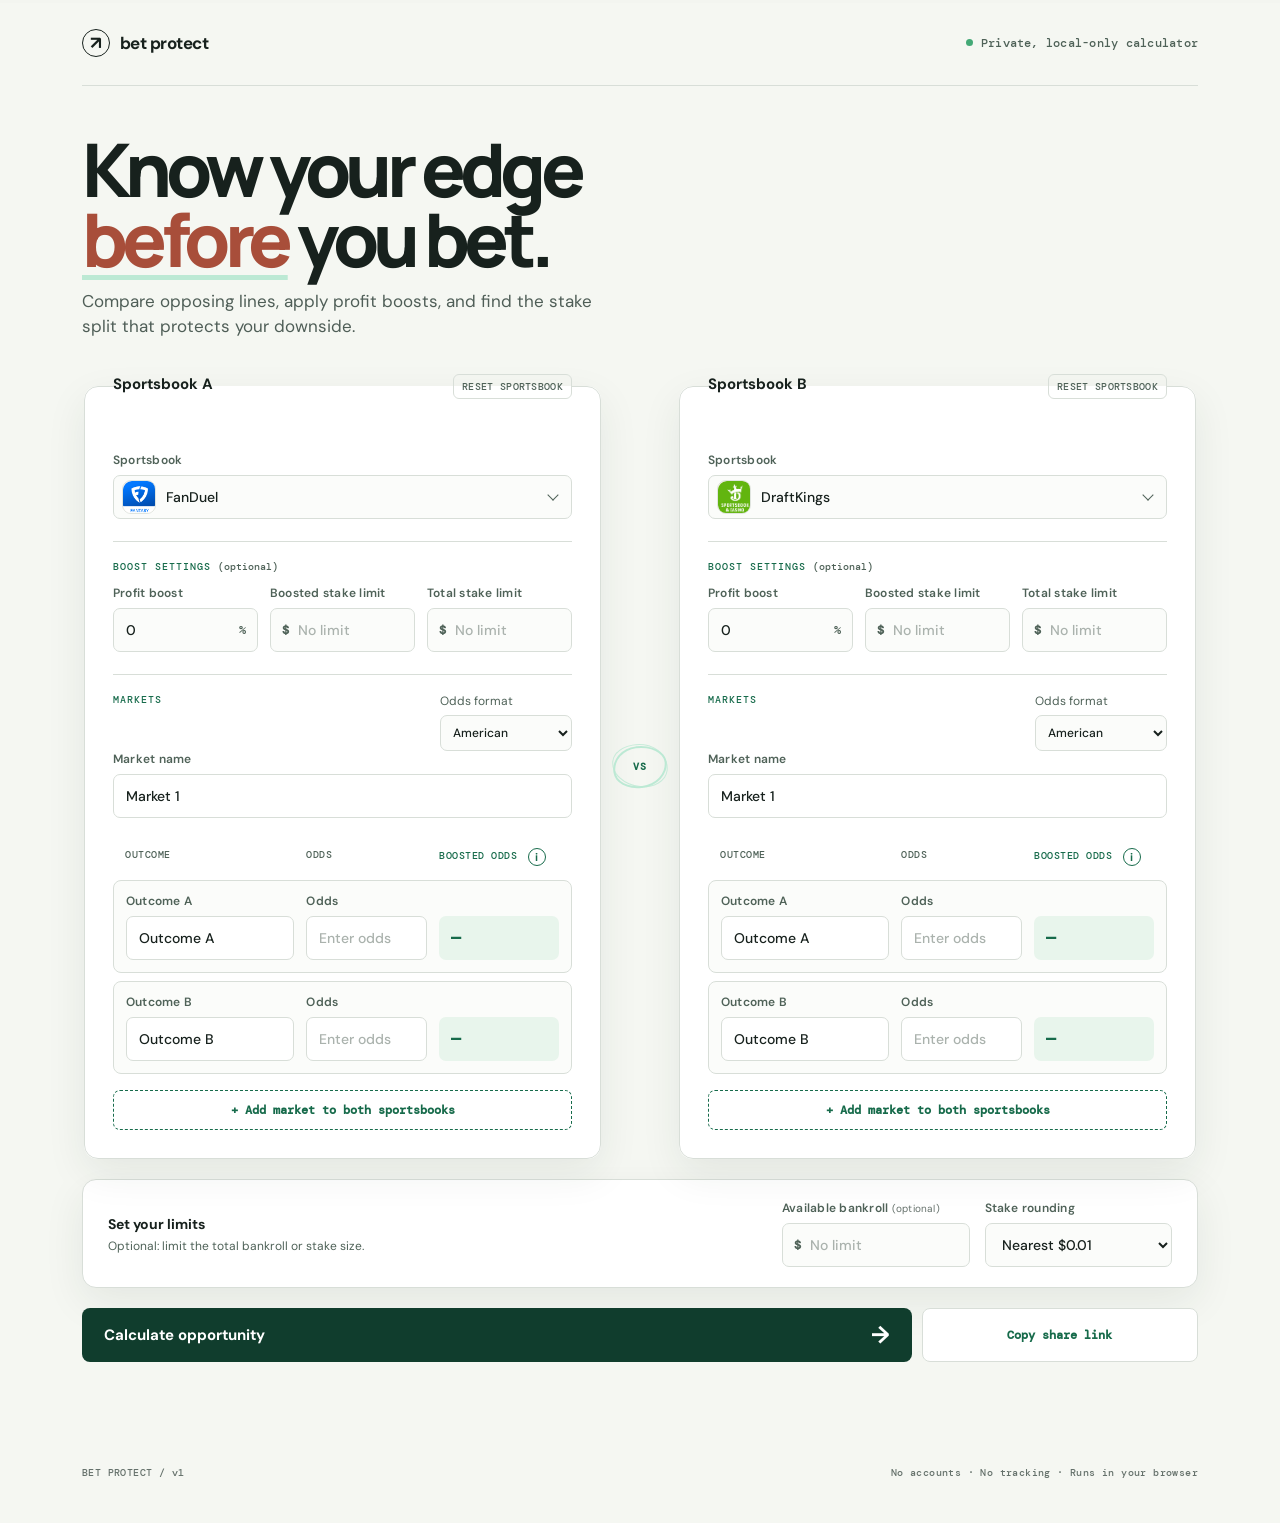
==== index.html @ 322da374 "added animations" ====
<!doctype html>
<html lang="en">
  <head>
    <meta charset="UTF-8" />
    <meta name="viewport" content="width=device-width, initial-scale=1" />
    <meta name="description" content="Calculate two-sided sportsbook arbitrage opportunities with profit boosts, limits, and settlement checks." />
    <title>Bet Protect — Arbitrage calculator</title>
    <link rel="icon" href="assets/favicon.svg" type="image/svg+xml" />
    <link rel="stylesheet" href="styles.css" />
  </head>
  <body>
    <main class="shell">
      <header class="topbar">
        <a class="brand" href="."><span class="brand-mark" aria-hidden="true">↗</span><span>bet protect</span></a>
        <span class="status"><span class="status-dot"></span>Private, local-only calculator</span>
      </header>

      <section class="intro" aria-labelledby="page-title">
        <div>
          <h1 id="page-title">Know your edge<br /><em>before</em> you bet.</h1>
          <p class="lede">Compare opposing lines, apply profit boosts, and find the stake split that protects your downside.</p>
        </div>
      </section>

      <form id="calculator-form" novalidate>
        <section class="market-grid" aria-label="Bet inputs">
          <fieldset class="bet-panel panel-a">
            <legend><span id="book-title-a">Sportsbook A</span><button type="button" class="reset-book" data-reset-side="a">Reset sportsbook</button></legend>
            <label class="field full"><span>Sportsbook</span><div class="book-picker" data-book-picker="a"><select id="book-a" name="book-a" class="book-native-select"><option value="FanDuel">FanDuel</option><option value="DraftKings">DraftKings</option><option value="BetMGM">BetMGM</option><option value="Caesars Sportsbook">Caesars Sportsbook</option><option value="bet365">bet365</option><option value="ESPN BET">ESPN BET</option><option value="PrizePicks">PrizePicks</option><option value="Underdog">Underdog</option><option value="Kalshi">Kalshi</option><option value="Polymarket">Polymarket</option><option value="Other sportsbook">Other sportsbook</option></select><button type="button" class="book-trigger" id="book-trigger-a" aria-haspopup="listbox" aria-expanded="false"><span id="logo-a" class="book-logo logo-generic" aria-hidden="true">A</span><span id="book-label-a">FanDuel</span><span class="book-chevron" aria-hidden="true">⌄</span></button><div class="book-menu" id="book-menu-a" role="listbox" aria-label="Choose first sportsbook"></div></div></label>
            <div class="book-settings"><span class="subsection-label">Boost settings <small>(optional)</small></span><div class="settings-row"><label class="field"><span>Profit boost</span><div class="input-suffix"><input id="boost-a" name="boost-a" type="number" value="0" min="0" step="any" /><span>%</span></div></label><label class="field"><span>Boosted stake limit</span><div class="input-prefix"><span>$</span><input id="max-boost-a" name="max-boost-a" type="number" placeholder="No limit" min="0" step="any" /></div></label><label class="field"><span>Total stake limit</span><div class="input-prefix"><span>$</span><input id="max-stake-a" name="max-stake-a" type="number" placeholder="No limit" min="0" step="any" /></div></label></div></div>
            <div class="outcomes-settings market-group" data-market-index="1"><label class="market-name field"><span>Market name</span><input value="Market 1" maxlength="80" placeholder="e.g. Main line" /></label><div class="outcomes-heading"><span class="subsection-label">Markets</span><label class="compact-format"><span>Odds format</span><select id="format-a" name="format-a"><option value="american">American</option><option value="decimal">Decimal</option></select></label></div><div class="outcome-table-head"><span>Outcome</span><span>Odds</span><span>Boosted odds <button type="button" class="info-button outcome-info" data-info-side="a" aria-label="Show boost calculation">i</button></span></div><div class="outcome-row"><label class="field"><span>Outcome A</span><input id="outcome-a" maxlength="80" name="outcome-a" value="Outcome A" /></label><label class="field"><span>Odds</span><input id="odds-a" name="odds-a" type="text" inputmode="text" autocomplete="off" placeholder="Enter odds" /></label><output id="boosted-a-1" class="boosted-value">—</output></div><div class="outcome-row"><label class="field"><span>Outcome B</span><input id="outcome-a-2" maxlength="80" value="Outcome B" /></label><label class="field"><span>Odds</span><input id="odds-a-2" type="text" inputmode="text" autocomplete="off" placeholder="Enter odds" /></label><output id="boosted-a-2" class="boosted-value">—</output></div><small id="boosted-preview-a" class="boosted-preview" hidden></small></div><button type="button" id="add-market" class="add-market">+ Add market to both sportsbooks</button>
          </fieldset>

          <div class="versus" aria-hidden="true"><span>VS</span></div>

          <fieldset class="bet-panel panel-b">
            <legend><span id="book-title-b">Sportsbook B</span><button type="button" class="reset-book" data-reset-side="b">Reset sportsbook</button></legend>
            <label class="field full"><span>Sportsbook</span><div class="book-picker" data-book-picker="b"><select id="book-b" name="book-b" class="book-native-select"><option value="FanDuel">FanDuel</option><option value="DraftKings" selected>DraftKings</option><option value="BetMGM">BetMGM</option><option value="Caesars Sportsbook">Caesars Sportsbook</option><option value="bet365">bet365</option><option value="ESPN BET">ESPN BET</option><option value="PrizePicks">PrizePicks</option><option value="Underdog">Underdog</option><option value="Kalshi">Kalshi</option><option value="Polymarket">Polymarket</option><option value="Other sportsbook">Other sportsbook</option></select><button type="button" class="book-trigger" id="book-trigger-b" aria-haspopup="listbox" aria-expanded="false"><span id="logo-b" class="book-logo logo-generic" aria-hidden="true">B</span><span id="book-label-b">DraftKings</span><span class="book-chevron" aria-hidden="true">⌄</span></button><div class="book-menu" id="book-menu-b" role="listbox" aria-label="Choose opposing sportsbook"></div></div></label>
            <div class="book-settings"><span class="subsection-label">Boost settings <small>(optional)</small></span><div class="settings-row"><label class="field"><span>Profit boost</span><div class="input-suffix"><input id="boost-b" name="boost-b" type="number" value="0" min="0" step="any" /><span>%</span></div></label><label class="field"><span>Boosted stake limit</span><div class="input-prefix"><span>$</span><input id="max-boost-b" name="max-boost-b" type="number" placeholder="No limit" min="0" step="any" /></div></label><label class="field"><span>Total stake limit</span><div class="input-prefix"><span>$</span><input id="max-stake-b" name="max-stake-b" type="number" placeholder="No limit" min="0" step="any" /></div></label></div></div>
            <div class="outcomes-settings market-group" data-market-index="1"><label class="market-name field"><span>Market name</span><input value="Market 1" maxlength="80" placeholder="e.g. Main line" /></label><div class="outcomes-heading"><span class="subsection-label">Markets</span><label class="compact-format"><span>Odds format</span><select id="format-b" name="format-b"><option value="american">American</option><option value="decimal">Decimal</option></select></label></div><div class="outcome-table-head"><span>Outcome</span><span>Odds</span><span>Boosted odds <button type="button" class="info-button outcome-info" data-info-side="b" aria-label="Show boost calculation">i</button></span></div><div class="outcome-row"><label class="field"><span>Outcome A</span><input id="outcome-b" maxlength="80" name="outcome-b" value="Outcome A" /></label><label class="field"><span>Odds</span><input id="odds-b" name="odds-b" type="text" inputmode="text" autocomplete="off" placeholder="Enter odds" /></label><output id="boosted-b-1" class="boosted-value">—</output></div><div class="outcome-row"><label class="field"><span>Outcome B</span><input id="outcome-b-2" maxlength="80" value="Outcome B" /></label><label class="field"><span>Odds</span><input id="odds-b-2" type="text" inputmode="text" autocomplete="off" placeholder="Enter odds" /></label><output id="boosted-b-2" class="boosted-value">—</output></div><small id="boosted-preview-b" class="boosted-preview" hidden></small></div>
          </fieldset>
        </section>

        <section class="controls panel" aria-label="Calculation settings">
          <div class="control-copy"><div><strong>Set your limits</strong><p>Optional: limit the total bankroll or stake size.</p></div></div>
          <div class="control-fields">
            <label class="field"><span>Available bankroll <small>(optional)</small></span><div class="input-prefix"><span>$</span><input id="bankroll" name="bankroll" type="number" inputmode="text" placeholder="No limit" min="0" step="any" /></div></label>
            <label class="field"><span>Stake rounding</span><select id="rounding" name="rounding"><option value="0.01">Nearest $0.01</option><option value="0.1">Nearest $0.10</option><option value="1">Nearest $1</option></select></label>
          </div>
        </section>

        <div id="error-message" class="error-message" role="alert" hidden></div>
        <div class="form-actions"><button class="calculate-button" type="submit"><span>Calculate opportunity</span><span class="button-arrow" aria-hidden="true">→</span></button><button id="share-button" class="share-button" type="button">Copy share link</button><span id="share-status" class="share-status" role="status" aria-live="polite"></span></div>
      </form>

      <section id="results" class="results" aria-live="polite" hidden>
        <div class="results-heading"><div><h2 id="result-title">Opportunity found</h2><p id="result-note" class="result-note">Both sides are balanced after rounding.</p></div><span id="arb-badge" class="badge">Mathematical arbitrage</span></div>
        <div id="hero-result" class="hero-result panel"><div><span class="result-label">Guaranteed profit</span><strong id="guaranteed-profit">+$0.00</strong></div><div class="result-side"><span class="result-label">ROI</span><strong id="roi">0.00%</strong><span id="arb-score" class="muted">Arb score 0.0000</span></div></div>
        <div class="panel pairing-panel"><div class="section-heading"><div><h3>Cross-book pairing comparison</h3></div><span class="muted">Choose a pairing</span></div><p class="warning-intro">Pick the direction with the strongest opposing lines after boosts.</p><div id="pairing-results"></div><button type="button" id="pairing-toggle" class="collapse-toggle" aria-expanded="true" aria-controls="pairing-results" aria-label="Collapse pairing comparison"><span aria-hidden="true"></span></button></div>
        <div class="stake-grid">
          <article class="stake-card"><div class="stake-card-head"><span class="stake-label">Bet A</span><span class="stake-book"><span id="stake-logo-a" class="book-logo logo-generic" aria-hidden="true">A</span><span id="result-book-a">Sportsbook A</span></span></div><strong id="stake-a">$0.00</strong><p id="result-outcome-a">Outcome A</p><div class="stake-meta"><span id="effective-a" class="effective-odds">Effective odds —</span><span id="boost-used-a" class="boost-used">0% boost used</span></div></article>
          <article class="stake-card"><div class="stake-card-head"><span class="stake-label">Bet B</span><span class="stake-book"><span id="stake-logo-b" class="book-logo logo-generic" aria-hidden="true">B</span><span id="result-book-b">Sportsbook B</span></span></div><strong id="stake-b">$0.00</strong><p id="result-outcome-b">Outcome B</p><div class="stake-meta"><span id="effective-b" class="effective-odds">Effective odds —</span><span id="boost-used-b" class="boost-used">0% boost used</span></div></article>
          <div class="total-staked"><span>Total staked</span><strong id="total-stake">$0.00</strong></div>
        </div>
        <div class="analysis-grid">
          <div class="panel outcome-panel"><div class="section-heading"><div><h3>Outcome analysis</h3></div><span class="muted">After rounding</span></div><table><thead><tr><th>Scenario</th><th>Gross payout</th><th>Net result</th></tr></thead><tbody><tr><td><span class="scenario-brand"><span id="analysis-logo-a" class="analysis-logo logo-generic" aria-hidden="true">A</span><span id="table-outcome-a">Outcome A wins</span></span></td><td id="payout-a">$0.00</td><td id="profit-a" class="positive">+$0.00</td></tr><tr><td><span class="scenario-brand"><span id="analysis-logo-b" class="analysis-logo logo-generic" aria-hidden="true">B</span><span id="table-outcome-b">Outcome B wins</span></span></td><td id="payout-b">$0.00</td><td id="profit-b" class="positive">+$0.00</td></tr></tbody></table><div class="math-breakdown"><div><span id="math-a-label">If Outcome A wins</span><code id="math-a-payout">$0.00 × 0.000 = $0.00 payout</code><code id="math-a-profit">$0.00 − $0.00 total stake = +$0.00</code></div><div><span id="math-b-label">If Outcome B wins</span><code id="math-b-payout">$0.00 × 0.000 = $0.00 payout</code><code id="math-b-profit">$0.00 − $0.00 total stake = +$0.00</code></div></div></div>
          <div class="panel warnings-panel"><div class="section-heading"><div><h3>Settlement check</h3></div><span class="check-status">User verify</span></div><p class="warning-intro">The math can be protected; settlement still depends on each book's rules.</p><ul id="warnings"></ul></div>
        </div>
        <p class="disclaimer">This calculator finds mathematical arbitrage only. Verify event identity, market definitions, boost eligibility, and settlement rules before placing either wager.</p>
      </section>
      <footer><span>BET PROTECT / v1</span><span>No accounts · No tracking · Runs in your browser</span></footer>
    </main>
    <script src="app.js"></script>
  </body>
</html>
---- styles.css ----
@import url('https://fonts.googleapis.com/css2?family=DM+Mono:wght@400;500&family=DM+Sans:wght@400;500;600;700&family=Manrope:wght@700;800&display=swap');

:root { --ink:#17211d; --muted:#4f6258; --line:#d8ded8; --paper:#f5f7f2; --surface:#fff; --mint:#bce9d4; --green:#176b4b; --deep:#103d2d; --coral:#ef7e62; --coral-ink:#a84e3a; --muted-light:#65716b; --shadow:0 14px 40px rgba(21,46,35,.08); }
* { box-sizing:border-box; }
html { scroll-behavior:smooth; }
body { margin:0; color:var(--ink); background:var(--paper); font-family:'DM Sans',system-ui,sans-serif; }
body::before { content:''; position:fixed; inset:0; pointer-events:none; opacity:.32; background:#eef2ec; clip-path:inset(0 0 99.7% 0); }
.shell { position:relative; max-width:1180px; margin:auto; padding:0 32px 44px; }
.topbar { height:86px; display:flex; align-items:center; justify-content:space-between; border-bottom:1px solid var(--line); }
.brand { display:flex; align-items:center; gap:10px; color:var(--ink); text-decoration:none; font-weight:700; letter-spacing:-.03em; font-size:17px; }
.brand-mark { display:grid; place-items:center; width:28px; height:28px; border:1px solid var(--ink); border-radius:50%; font-size:18px; line-height:1; }
.status,.muted { color:var(--muted); font:500 11px 'DM Mono',monospace; letter-spacing:.02em; }
.status { display:flex; align-items:center; gap:8px; }.status-dot { width:7px; height:7px; border-radius:50%; background:#43a976; }
.intro { display:flex; justify-content:flex-start; gap:42px; max-width:820px; padding:48px 0 36px; align-items:end; }
h1,h2,h3,p { margin-top:0; } h1 { margin-bottom:16px; font:800 clamp(44px,5.8vw,74px)/.94 Manrope,sans-serif; letter-spacing:-.075em; } h1 em { color:var(--coral); font-style:normal; }
.lede { max-width:520px; margin:0; font-size:17px; line-height:1.45; color:#4f5e57; }
.intro-note { max-width:270px; padding:17px 0 0 20px; border-left:1px solid var(--coral); color:var(--muted); font-size:13px; line-height:1.5; }.intro-note p { margin:0; }.intro-note strong { color:var(--ink); }.note-icon { display:block; margin-bottom:10px; color:var(--coral); font-size:20px; }
.market-grid { display:grid; grid-template-columns:minmax(0,1fr) 54px minmax(0,1fr); align-items:stretch; gap:10px; }.bet-panel,.panel { background:var(--surface); border:1px solid var(--line); border-radius:14px; box-shadow:var(--shadow); }.bet-panel { padding:28px; min-width:0; }.bet-panel legend { width:100%; padding:0; margin-bottom:25px; font-size:15px; font-weight:700; }.panel-index { margin-right:12px; color:var(--coral); font:500 11px 'DM Mono',monospace; }.versus { display:grid; place-items:center; color:var(--green); font:700 10px 'DM Mono',monospace; }.versus span { position:relative; isolation:isolate; display:grid; place-items:center; min-width:54px; min-height:42px; padding:9px 13px; letter-spacing:.08em; }.versus span::before,.versus span::after { content:""; position:absolute; inset:0; border:2px solid var(--mint); border-radius:47% 53% 51% 49% / 54% 46% 55% 45%; pointer-events:none; z-index:-1; }.versus span::before { transform:rotate(-7deg); }.versus span::after { inset:-2px -1px 1px -1px; border-width:1px; opacity:.8; border-radius:53% 47% 46% 54% / 47% 55% 45% 53%; transform:rotate(6deg); }
.field-grid { display:grid; grid-template-columns:1fr 1fr; gap:17px 14px; }.field { display:grid; gap:7px; min-width:0; }.field.full { grid-column:1/-1; }.field span:first-child { color:var(--muted); font-size:11px; font-weight:600; letter-spacing:.02em; }.field small { font-weight:400; color:#9aa39e; }
.bet-panel > .field-grid > .field:nth-child(2) { grid-column:1/-1; margin-top:4px; padding-top:18px; border-top:1px solid var(--line); }.bet-panel > .field-grid > .field:nth-child(2)::before { content:'Outcomes'; display:block; margin-bottom:4px; color:var(--green); font:500 10px 'DM Mono',monospace; text-transform:uppercase; letter-spacing:.1em; }.bet-panel > .field-grid > .field:nth-child(5) { grid-column:1/-1; margin-top:4px; padding-top:18px; border-top:1px solid var(--line); }.bet-panel > .field-grid > .field:nth-child(5)::before { content:'Boost settings'; display:block; margin-bottom:4px; color:var(--green); font:500 10px 'DM Mono',monospace; text-transform:uppercase; letter-spacing:.1em; }
.boost-math { grid-column:1/-1; display:block; margin-top:8px; padding:12px 14px; border-radius:8px; background:#e8f5ec; color:var(--green) !important; font:700 16px/1.35 'DM Mono',monospace !important; letter-spacing:-.03em; }
.second-outcome { margin-top:20px; padding-top:16px; border-top:1px solid var(--line); }.second-outcome-title { display:block; margin-bottom:12px; color:var(--green); font:500 10px 'DM Mono',monospace; text-transform:uppercase; letter-spacing:.08em; }.second-outcome-grid { display:grid; grid-template-columns:1.4fr 1fr; gap:12px; }.second-outcome-grid .field:nth-child(3) { display:none; }
.book-settings,.outcomes-settings { margin-top:22px; padding-top:18px; border-top:1px solid var(--line); }.subsection-label { display:block; color:var(--green); font:500 10px 'DM Mono',monospace; text-transform:uppercase; letter-spacing:.1em; }.subsection-label small { color:var(--muted); font:500 10px 'DM Mono',monospace; letter-spacing:0; text-transform:none; }.settings-row { display:grid; grid-template-columns:1fr 1fr 1fr; gap:12px; margin-top:12px; }.outcomes-heading { display:flex; justify-content:space-between; align-items:end; gap:12px; }.compact-format { display:grid; gap:6px; width:132px; }.compact-format span { color:var(--muted); font-size:10px; }.compact-format select { min-height:36px; padding:0 8px; font-size:12px; }.outcome-table-head { display:grid; grid-template-columns:1.4fr 1fr 1fr; gap:12px; margin-top:16px; padding:0 12px 6px; color:var(--muted); font:500 10px 'DM Mono',monospace; text-transform:uppercase; letter-spacing:.05em; }.outcome-table-head span:last-child { color:var(--green); }.outcome-row { display:grid; grid-template-columns:1.4fr 1fr 1fr; gap:12px; align-items:end; margin-top:8px; padding:12px; border:1px solid var(--line); border-radius:8px; background:#fbfcfa; }.outcome-row input { background:#fff; }.boosted-value { display:flex; align-items:center; min-height:44px; padding:0 12px; border-radius:7px; background:#e8f5ec; color:var(--green); font:700 16px 'DM Mono',monospace; }.boosted-value.updated { animation:value-pop .38s ease-out; }.outcomes-settings .boosted-preview { display:block; margin:14px 0 0; padding:12px 14px; border-radius:8px; background:#f5f8f4; color:#405048; font:500 13px/1.8 'DM Mono',monospace; letter-spacing:-.02em; white-space:normal; }.outcomes-settings .boosted-preview span { display:block; }.outcomes-settings .boosted-preview[hidden] { display:none !important; }.outcome-info { margin-left:4px; vertical-align:middle; }
.market-group + .market-group { margin-top:24px; padding-top:20px; border-top:1px solid var(--line); }.market-name { margin-bottom:14px; }.market-name input { background:#fff; }.add-market { position:relative; isolation:isolate; overflow:hidden; width:100%; margin-top:16px; padding:11px 14px; border:1px dashed var(--green); border-radius:7px; background:transparent; color:var(--green); cursor:pointer; font:600 12px 'DM Mono',monospace; transition:border-color .18s,color .18s,transform .18s; }.add-market::before { content:''; position:absolute; z-index:-1; top:-80%; bottom:-80%; left:-28%; width:22%; background:var(--mint); opacity:.8; transform:skewX(-18deg) translateX(0); transition:transform .65s cubic-bezier(.16,1,.3,1); }.add-market:hover { border-color:var(--green); color:var(--green); background:#f1fbf5; transform:translateY(-1px); }.add-market:hover::before { transform:skewX(-18deg) translateX(620%); }.remove-market { position:relative; isolation:isolate; overflow:hidden; align-self:flex-end; margin-top:14px; padding:5px 8px; border:1px solid var(--line); border-radius:6px; background:transparent; color:var(--muted); cursor:pointer; font:500 10px 'DM Mono',monospace; text-transform:uppercase; letter-spacing:.03em; transition:border-color .18s,color .18s,transform .18s; }.remove-market::before { content:''; position:absolute; z-index:-1; top:-80%; bottom:-80%; left:-28%; width:22%; background:var(--coral); opacity:.7; transform:skewX(-18deg) translateX(0); transition:transform .65s cubic-bezier(.16,1,.3,1); }.remove-market:hover { border-color:var(--coral); color:var(--coral-ink); background:#fff7f4; transform:translateY(-1px); }.remove-market:hover::before { transform:skewX(-18deg) translateX(620%); }
.market-group + .market-group .outcomes-heading { display:none; }
.market-group { display:flex; flex-direction:column; max-height:1200px; overflow:hidden; opacity:1; transition:max-height .32s cubic-bezier(.16,1,.3,1),opacity .22s ease,margin .32s ease,padding .32s ease; }.market-group.market-removing { max-height:0; opacity:0; margin-top:0; padding-top:0; }.market-group.market-enter { animation:market-enter .34s cubic-bezier(.16,1,.3,1) both; }.market-group .outcomes-heading { order:0; align-items:flex-start; min-height:36px; }.market-group .market-name { order:1; }.market-group .outcome-table-head { order:2; }.market-group .outcome-row { order:3; }.market-group .boosted-preview { order:4; }
@keyframes market-enter { from { opacity:0; transform:translateY(-10px); } to { opacity:1; transform:none; } }
.info-button { width:18px; height:18px; margin-left:4px; padding:0; border:1px solid var(--green); border-radius:50%; background:transparent; color:var(--green); cursor:pointer; font:700 11px/16px 'DM Sans',sans-serif; text-transform:none; }.boosted-preview { margin-left:10px; color:var(--muted); font:400 10px 'DM Mono',monospace; text-transform:none; letter-spacing:0; }
.boosted-line { display:flex; align-items:center; gap:8px; margin-top:14px; }.boosted-line .boost-math { flex:1; margin:0; }.boosted-line .info-button { flex:none; margin:0; }
.reset-book { position:relative; isolation:isolate; overflow:hidden; float:right; padding:5px 8px; border:1px solid var(--line); border-radius:6px; background:transparent; color:var(--muted); cursor:pointer; font:500 10px 'DM Mono',monospace; text-transform:uppercase; letter-spacing:.03em; transition:border-color .18s,color .18s,transform .18s; }.reset-book::before { content:''; position:absolute; z-index:-1; top:-80%; bottom:-80%; left:-28%; width:22%; background:var(--coral); opacity:.7; transform:skewX(-18deg) translateX(0); transition:transform .65s cubic-bezier(.16,1,.3,1); }.reset-book:hover { border-color:var(--coral); color:#a84e3a; background:#fff7f4; transform:translateY(-1px); }.reset-book:hover::before { transform:skewX(-18deg) translateX(620%); }
input,select { width:100%; min-height:44px; border:1px solid var(--line); border-radius:7px; background:#fbfcfa; color:var(--ink); padding:0 12px; outline:none; font:500 14px 'DM Sans',sans-serif; transition:border-color .18s,box-shadow .18s,background .18s; } input:focus,select:focus { border-color:var(--green); background:white; box-shadow:0 0 0 3px rgba(23,107,75,.12); } input::placeholder { color:#aab2ad; }.input-prefix,.input-suffix { position:relative; }.input-prefix > span,.input-suffix > span { position:absolute; top:50%; transform:translateY(-50%); color:var(--muted); font:500 12px 'DM Mono',monospace; z-index:1; }.input-prefix > span { left:12px; }.input-prefix input { padding-left:27px; }.input-suffix > span { right:12px; }.input-suffix input { padding-right:29px; }
.book-picker { position:relative; }.book-native-select { position:absolute; width:1px; height:1px; opacity:0; pointer-events:none; }.book-trigger { width:100%; min-height:44px; display:flex; align-items:center; gap:10px; padding:4px 12px 4px 8px; border:1px solid var(--line); border-radius:7px; background:#fbfcfa; color:var(--ink); cursor:pointer; text-align:left; font:500 14px 'DM Sans',sans-serif; }.book-trigger:focus,.book-picker.is-open .book-trigger { border-color:var(--green); background:white; box-shadow:0 0 0 3px rgba(23,107,75,.12); outline:none; }.book-logo { width:34px; height:34px; display:grid; place-items:center; flex:none; color:var(--coral); font:800 11px Manrope,sans-serif; letter-spacing:-.04em; pointer-events:none; overflow:hidden; }.book-logo img { width:34px; height:34px; display:block; object-fit:cover; border-radius:9px; }.logo-generic { width:34px; height:34px; border:1px solid #e0e5df; border-radius:9px; background:#fff4ef; }.book-chevron { width:8px; height:8px; flex:none; margin: -4px 2px 0 auto; border-right:1.5px solid var(--muted); border-bottom:1.5px solid var(--muted); transform:rotate(45deg); font-size:0; }.book-menu { position:absolute; z-index:10; top:calc(100% + 6px); left:0; right:0; display:none; padding:6px; border:1px solid var(--line); border-radius:9px; background:white; box-shadow:0 16px 34px rgba(21,46,35,.15); }.book-picker.is-open .book-menu { display:grid; gap:2px; }.book-option { display:flex; align-items:center; gap:10px; width:100%; padding:6px; border:0; border-radius:6px; background:transparent; color:var(--ink); cursor:pointer; text-align:left; font:500 13px 'DM Sans',sans-serif; }.book-option:hover,.book-option[aria-selected="true"] { background:#eef6f0; }.book-option .book-logo { width:30px; height:30px; }.book-option .book-logo img { width:30px; height:30px; }
.controls { display:flex; align-items:center; justify-content:space-between; gap:34px; margin-top:20px; padding:20px 25px; }.control-copy { display:flex; gap:12px; align-items:flex-start; }.control-copy strong { font-size:14px; }.control-copy p { margin:4px 0 0; color:var(--muted); font-size:12px; }.control-fields { display:flex; gap:15px; width:390px; }.control-fields .field { flex:1; }.form-actions { display:grid; grid-template-columns:3fr 1fr; gap:10px; align-items:center; margin-top:20px; }.calculate-button { position:relative; isolation:isolate; overflow:hidden; width:100%; height:54px; padding:19px 22px; border:0; border-radius:8px; background:var(--deep); color:white; display:flex; justify-content:space-between; align-items:center; cursor:pointer; font:700 15px 'DM Sans',sans-serif; transition:transform .18s,background .18s,box-shadow .18s; }.calculate-button::before { content:''; position:absolute; z-index:-1; top:-40%; bottom:-40%; left:-28%; width:22%; background:var(--mint); opacity:.75; transform:skewX(-18deg) translateX(0); transition:transform .65s cubic-bezier(.16,1,.3,1); }.calculate-button:hover { background:var(--green); transform:translateY(-2px); box-shadow:0 12px 24px rgba(16,61,45,.18); }.calculate-button:hover::before { transform:skewX(-18deg) translateX(620%); }.calculate-button > span { position:relative; z-index:1; }.button-arrow { font-size:24px; line-height:12px; }.share-button { width:100%; height:54px; padding:0 18px; border:1px solid var(--line); border-radius:8px; background:#fff; color:var(--green); cursor:pointer; font:600 12px 'DM Mono',monospace; transition:background .18s,border-color .18s,transform .18s; }.share-button:hover { background:#edf8f0; border-color:#8bd8ae; transform:translateY(-1px); }.share-status { grid-column:1/-1; min-height:14px; color:var(--green); font:500 10px 'DM Mono',monospace; }
.results { padding-top:86px; animation:rise .55s ease-out both; }.results-heading { display:flex; justify-content:space-between; align-items:end; gap:24px; margin-bottom:18px; }.results-heading h2 { margin:0; font:800 38px/1 Manrope,sans-serif; letter-spacing:-.06em; }.result-note { margin:9px 0 0; color:var(--muted); font-size:13px; }.badge,.check-status { display:inline-flex; align-items:center; padding:8px 10px; border-radius:99px; color:var(--green); background:#dff4e9; font:500 10px 'DM Mono',monospace; text-transform:uppercase; letter-spacing:.04em; }.badge.no-arb { color:#8c4a32; background:#ffeadf; }.hero-result.locked { box-shadow:0 0 0 4px rgba(188,233,212,.42), 0 18px 42px rgba(16,61,45,.16); transform:translateY(-2px); }
@keyframes value-pop { 0% { transform:scale(.96); opacity:.45; } 70% { transform:scale(1.03); } 100% { transform:scale(1); opacity:1; } }
@media (prefers-reduced-motion: reduce) { *,*::before,*::after { scroll-behavior:auto !important; animation-duration:.01ms !important; animation-iteration-count:1 !important; transition-duration:.01ms !important; }.calculate-button:hover { transform:none; box-shadow:none; }.calculate-button::before { display:none; } }
.hero-result { display:flex; justify-content:space-between; align-items:end; padding:30px 32px; background:var(--deep); color:white; border-color:var(--deep); }.result-label { display:block; color:#9bcbb4; text-transform:uppercase; font:500 10px 'DM Mono',monospace; letter-spacing:.12em; }.hero-result strong { display:block; margin-top:8px; font:800 clamp(42px,6vw,70px)/.9 Manrope,sans-serif; letter-spacing:-.07em; }.result-side { text-align:right; }.result-side strong { font-size:30px; }.result-side .muted { display:block; margin-top:11px; color:#9bcbb4; }
.stake-grid { display:grid; grid-template-columns:1fr 1fr .75fr; gap:12px; margin-top:12px; }.stake-card,.total-staked { padding:22px; background:white; border:1px solid var(--line); border-radius:12px; }.stake-card-head { display:flex; justify-content:space-between; gap:8px; color:var(--muted); font-size:11px; }.stake-book { display:flex; align-items:center; gap:7px; }.stake-book .book-logo { width:24px; height:24px; flex:0 0 24px; font-size:9px; }.stake-label { color:var(--green); font:500 10px 'DM Mono',monospace; text-transform:uppercase; }.stake-card > strong { display:block; margin-top:22px; font:800 34px Manrope,sans-serif; letter-spacing:-.06em; }.stake-card p { margin:5px 0 10px; color:var(--muted); font-size:13px; }.stake-meta { display:flex; align-items:center; justify-content:space-between; gap:12px; }.effective-odds { color:var(--green); font:500 10px 'DM Mono',monospace; }.boost-used { margin:0; color:var(--coral-ink); font:600 11px 'DM Mono',monospace; text-align:right; white-space:nowrap; }.total-staked { align-self:stretch; display:flex; flex-direction:column; justify-content:center; }.total-staked span { color:var(--muted); font-size:12px; }.total-staked strong { margin-top:5px; font:700 25px Manrope,sans-serif; }
.stake-book { min-width:0; }.stake-book > span:last-child { min-width:0; overflow:hidden; text-overflow:ellipsis; white-space:nowrap; }
.result-graph { position:relative; }
.analysis-grid { display:grid; grid-template-columns:1.25fr .75fr; gap:12px; margin-top:12px; }.outcome-panel,.warnings-panel { padding:24px; }.section-heading { display:flex; align-items:center; justify-content:space-between; gap:16px; margin-bottom:20px; }.section-heading > div { display:flex; align-items:center; }.section-heading h3 { margin:0; font-size:15px; }.check-status { color:#8c5d2e; background:#fff0d8; }.warning-intro { margin:0 0 14px; color:var(--muted); font-size:13px; line-height:1.45; }.warnings-panel ul { padding:0 0 0 17px; margin:0; color:#4f5e57; font-size:12px; line-height:1.65; }.warnings-panel li::marker { color:var(--coral); } table { width:100%; border-collapse:collapse; font-size:13px; } th { padding:0 0 11px; color:var(--muted); text-align:left; font:500 10px 'DM Mono',monospace; text-transform:uppercase; letter-spacing:.04em; } th:not(:first-child),td:not(:first-child) { text-align:right; } td { padding:15px 0; border-top:1px solid var(--line); } .positive { color:var(--green); font-weight:700; }.negative { color:#b44d38; }.disclaimer { margin:20px 0 0; color:var(--muted); font-size:11px; line-height:1.5; }
.scenario-brand { display:inline-flex; align-items:center; gap:9px; }.analysis-logo { position:static; transform:none; width:38px; height:34px; display:inline-grid; place-items:center; flex:none; color:var(--coral); font:800 10px Manrope,sans-serif; overflow:hidden; }.analysis-logo img { width:34px; height:34px; object-fit:cover; border-radius:9px; }.analysis-logo.logo-generic { width:34px; height:34px; border:1px solid #e0e5df; border-radius:9px; background:#fff4ef; }.math-breakdown { display:grid; grid-template-columns:1fr 1fr; gap:10px; margin-top:17px; padding-top:16px; border-top:1px solid var(--line); }.math-breakdown > div { display:grid; gap:6px; padding:12px; border-radius:8px; background:#f5f8f4; }.math-breakdown span { color:var(--green); font:500 10px 'DM Mono',monospace; text-transform:uppercase; letter-spacing:.05em; }.math-breakdown code { color:#56645d; font:400 11px/1.45 'DM Mono',monospace; white-space:normal; }
footer { display:flex; justify-content:space-between; gap:20px; padding-top:80px; color:#9aa39e; font:500 10px 'DM Mono',monospace; letter-spacing:.04em; }
.pairing-panel { margin-top:12px; padding:24px; }.pairing-row { width:100%; display:grid; grid-template-columns:1fr auto auto; gap:18px; align-items:center; padding:14px 0; border:0; border-top:1px solid var(--line); background:transparent; color:var(--ink); font:inherit; font-size:13px; text-align:left; cursor:pointer; transition:background .18s ease, padding .18s ease, box-shadow .18s ease; }.pairing-row:hover { padding-left:10px; padding-right:10px; background:#f5faf6; }.pairing-row.selected { padding-left:10px; padding-right:10px; background:#edf8f0; box-shadow:inset 3px 0 0 var(--green); }.pairing-row.recommended { color:var(--green); }.pairing-row strong { font:700 13px 'DM Mono',monospace; }.pairing-label { display:flex; align-items:center; gap:9px; }.pairing-tag { padding:4px 7px; border-radius:99px; background:#dff4e9; color:var(--green); font:500 9px 'DM Mono',monospace; text-transform:uppercase; }
.collapse-toggle { display:grid; place-items:center; width:28px; height:18px; margin:6px auto -6px; padding:0; border:0; background:transparent; color:var(--muted); cursor:pointer; }.collapse-toggle span { width:7px; height:7px; border-right:1.5px solid currentColor; border-bottom:1.5px solid currentColor; transform:rotate(225deg) translate(-1px,-1px); transition:transform .28s cubic-bezier(.16,1,.3,1),color .18s ease; }.collapse-toggle:hover { color:var(--green); }.pairing-panel .warning-intro { max-height:80px; overflow:hidden; margin-bottom:16px; transition:max-height .32s cubic-bezier(.16,1,.3,1),opacity .22s ease,margin .32s ease; }.pairing-panel #pairing-results { max-height:1600px; overflow:hidden; opacity:1; transition:max-height .42s cubic-bezier(.16,1,.3,1),opacity .22s ease; }.pairing-panel .pairing-row { transition:background .18s ease,padding .18s ease,box-shadow .18s ease,opacity .24s ease,transform .32s cubic-bezier(.16,1,.3,1); }.pairing-panel.is-collapsed .warning-intro { max-height:0; opacity:0; margin-bottom:0; }.pairing-panel.is-collapsed #pairing-results { max-height:58px; }.pairing-panel.is-collapsed #pairing-results .pairing-row:not(.selected) { opacity:0; transform:translateY(-8px); pointer-events:none; }.pairing-panel.is-collapsed .collapse-toggle span { transform:rotate(45deg) translate(-1px,-1px); }.pairing-panel.is-collapsed .collapse-toggle { margin-top:4px; }
.intro h1 em { color:var(--coral-ink); text-decoration:underline; text-decoration-thickness:5px; text-underline-offset:8px; text-decoration-color:var(--mint); }
.logo-generic { color:var(--coral-ink); }
.field small, footer { color:var(--muted-light); }
.reset-book:hover { color:var(--coral-ink); }
.badge.no-arb,.negative { color:var(--coral-ink); }
.warnings-panel li::marker { color:var(--coral-ink); }
@keyframes rise { from { opacity:0; transform:translateY(16px); } to { opacity:1; transform:none; } }
@media (max-width:760px) { .shell { padding:0 17px 30px; }.topbar { height:68px; }.status { font-size:9px; }.intro { display:block; padding:34px 0 26px; }.intro h1 { font-size:46px; margin-bottom:15px; }.lede { font-size:16px; line-height:1.45; }.intro-note { max-width:none; margin-top:30px; padding:14px 0 0; border-left:0; border-top:1px solid var(--coral); }.market-grid { display:block; }.versus { height:56px; }.bet-panel { padding:22px 18px; }.controls { display:block; padding:18px; }.control-fields { width:auto; margin-top:18px; }.results { padding-top:58px; }.results-heading { display:block; }.results-heading h2 { font-size:32px; margin-bottom:15px; }.hero-result { padding:24px 20px; }.hero-result strong { font-size:48px; }.result-side strong { font-size:25px; }.stake-grid,.analysis-grid { grid-template-columns:1fr; }.total-staked { padding:18px 22px; flex-direction:row; justify-content:space-between; align-items:center; }.total-staked strong { margin:0; }.graph-row { grid-template-columns:95px 1fr 72px; gap:8px; }.graph-value { font-size:10px; }.math-breakdown { grid-template-columns:1fr; }.settings-row { grid-template-columns:1fr; }.outcome-table-head,.outcome-row { grid-template-columns:1.2fr 1fr 1fr; gap:7px; }.outcome-row { padding:9px; }.boosted-value { padding:0 7px; font-size:12px; }.pairing-row { grid-template-columns:1fr auto; }.pairing-row .pairing-tag { grid-column:1/-1; grid-row:1; justify-self:start; }footer { display:block; padding-top:56px; line-height:2; } }

/* Typesetting pass: keep measurements monospace while lifting operational copy. */
.status,.muted { font-size:12px; }
.field span:first-child,.compact-format span { font-size:12px; }
.warning-intro,.result-note { line-height:1.55; }
.warnings-panel ul { font-size:13px; line-height:1.7; }
.disclaimer { font-size:12px; }
.math-breakdown span { font-size:11px; }
.math-breakdown code { font-size:12px; line-height:1.55; }
.pairing-row { line-height:1.45; }
@media (max-width:390px) { .field-grid { grid-template-columns:1fr; }.field.full { grid-column:auto; }.control-fields { display:grid; grid-template-columns:1fr; }.intro h1 { font-size:46px; } }
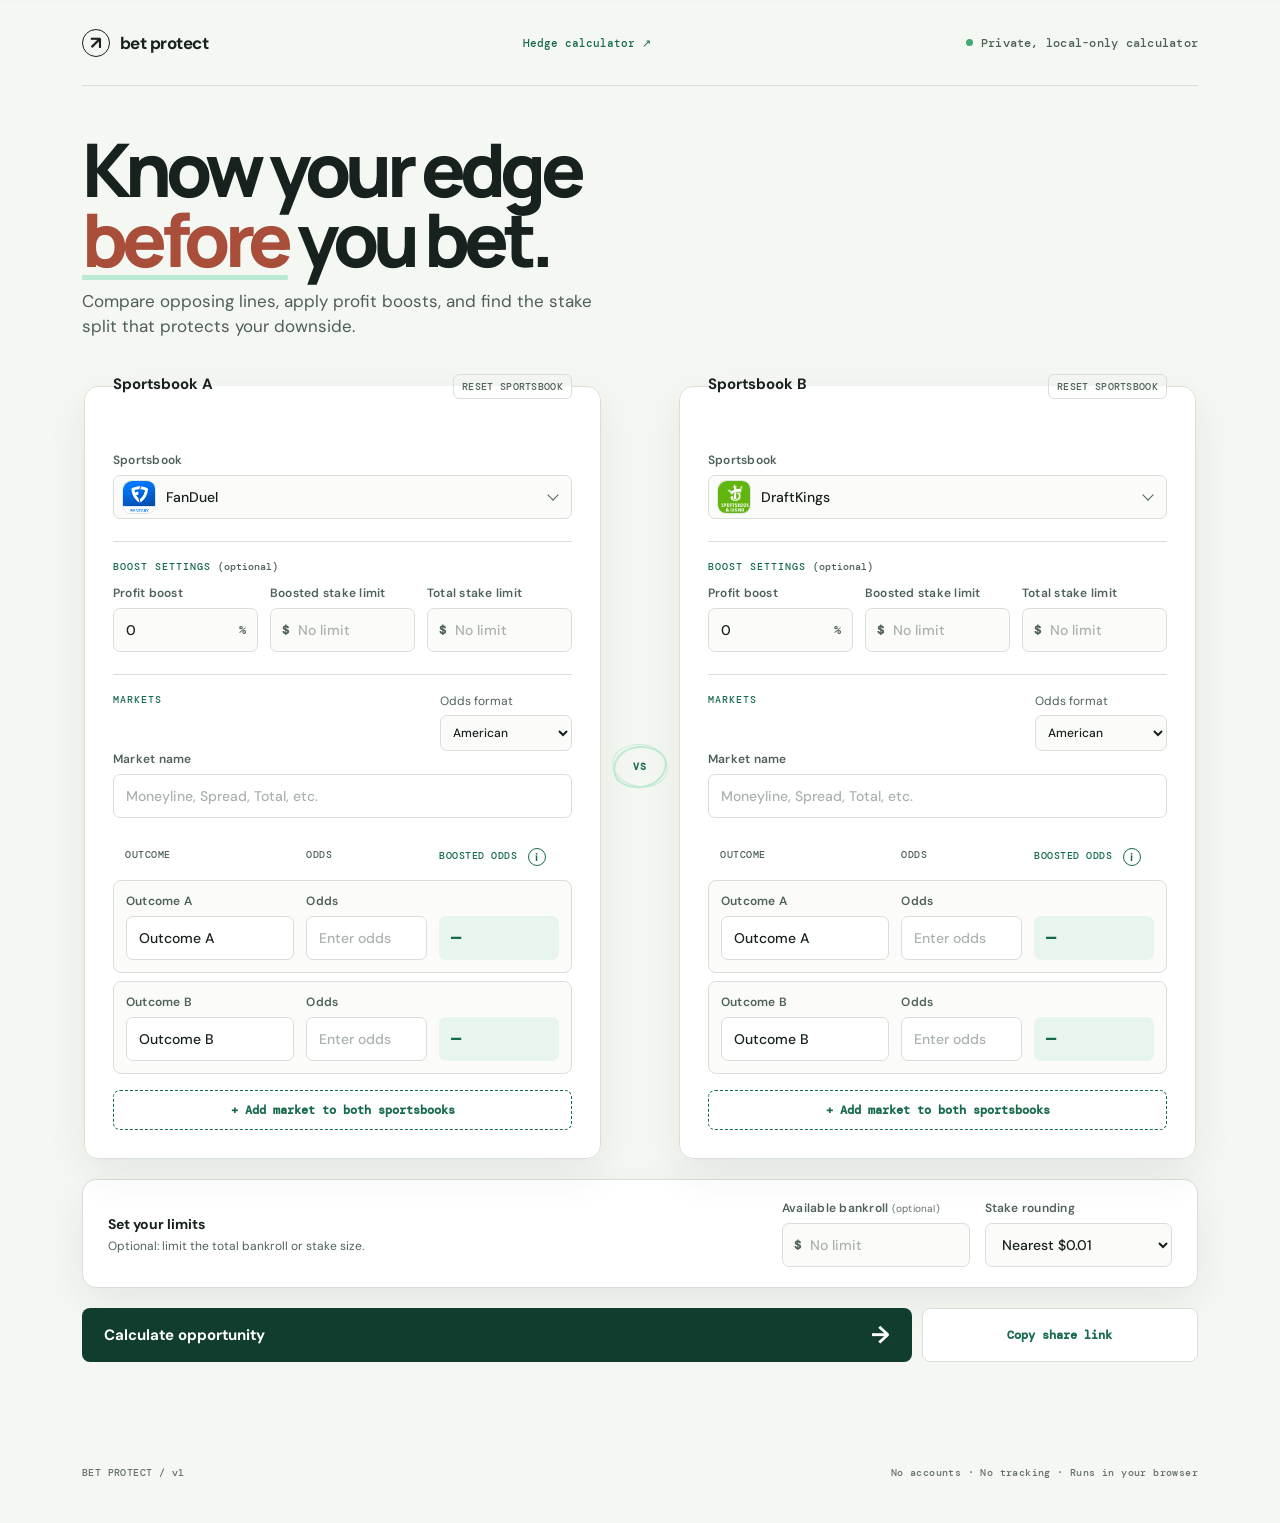
==== commit 7da7dc2d: "added hedge calculator" ====
--- a/index.html
+++ b/index.html
@@ -11,7 +11,7 @@
   <body>
     <main class="shell">
       <header class="topbar">
-        <a class="brand" href="."><span class="brand-mark" aria-hidden="true">↗</span><span>bet protect</span></a>
+        <a class="brand" href="."><span class="brand-mark" aria-hidden="true">↗</span><span>bet protect</span></a><a class="tool-link" href="hedge.html">Hedge calculator ↗</a>
         <span class="status"><span class="status-dot"></span>Private, local-only calculator</span>
       </header>
 
--- a/styles.css
+++ b/styles.css
@@ -8,6 +8,7 @@
 .shell { position:relative; max-width:1180px; margin:auto; padding:0 32px 44px; }
 .topbar { height:86px; display:flex; align-items:center; justify-content:space-between; border-bottom:1px solid var(--line); }
 .brand { display:flex; align-items:center; gap:10px; color:var(--ink); text-decoration:none; font-weight:700; letter-spacing:-.03em; font-size:17px; }
+.tool-link { color:var(--green); text-decoration:none; font:500 11px 'DM Mono',monospace; }.tool-link:hover { color:var(--coral-ink); }
 .brand-mark { display:grid; place-items:center; width:28px; height:28px; border:1px solid var(--ink); border-radius:50%; font-size:18px; line-height:1; }
 .status,.muted { color:var(--muted); font:500 11px 'DM Mono',monospace; letter-spacing:.02em; }
 .status { display:flex; align-items:center; gap:8px; }.status-dot { width:7px; height:7px; border-radius:50%; background:#43a976; }
@@ -61,4 +62,51 @@
 .math-breakdown span { font-size:11px; }
 .math-breakdown code { font-size:12px; line-height:1.55; }
 .pairing-row { line-height:1.45; }
+.hedge-intro { max-width:760px; }.hedge-form { margin-top:8px; }.hedge-input-grid { padding:24px; }.hedge-fields { display:grid; grid-template-columns:1fr 1fr; gap:17px 14px; }.hedge-bias { display:grid; grid-template-columns:1fr auto; gap:6px 18px; align-items:center; margin-top:24px; padding-top:20px; border-top:1px solid var(--line); }.hedge-bias p { margin:5px 0 0; color:var(--muted); font-size:13px; }.hedge-bias output { color:var(--green); font:600 12px 'DM Mono',monospace; text-align:right; }.hedge-bias input[type=range] { grid-column:1/-1; width:100%; min-height:0; height:6px; accent-color:var(--green); padding:0; border:0; background:var(--mint); box-shadow:none; }.bias-scale { grid-column:1/-1; display:flex; justify-content:space-between; color:var(--muted); font:500 10px 'DM Mono',monospace; }.hedge-input-grid > .calculate-button { margin-top:24px; }.hedge-input-grid > .error-message { margin:12px 0 0; }.hedge-results { padding-top:64px; animation:rise .45s ease-out both; }.hedge-options { display:grid; grid-template-columns:repeat(3,1fr); gap:12px; }.hedge-option { padding:22px; border:1px solid var(--line); border-radius:12px; background:#fff; box-shadow:var(--shadow); }.hedge-option.recommended { border-color:#9bd5b8; box-shadow:0 0 0 3px rgba(188,233,212,.48),var(--shadow); }.hedge-option-head { display:flex; justify-content:space-between; gap:12px; align-items:start; }.hedge-option-head p { margin:7px 0 0; color:var(--muted); font-size:12px; line-height:1.4; }.hedge-option-head strong { color:var(--green); font:800 27px Manrope,sans-serif; letter-spacing:-.05em; }.hedge-outcomes { display:grid; gap:10px; margin-top:24px; padding-top:16px; border-top:1px solid var(--line); color:var(--muted); font-size:12px; }.hedge-outcomes span { display:flex; justify-content:space-between; gap:10px; }.hedge-outcomes b { color:var(--ink); font:700 12px 'DM Mono',monospace; }.hedge-explainer { margin-top:12px; padding:24px; }.hedge-math { margin:0; color:var(--green); font:500 13px/1.7 'DM Mono',monospace; }
+@media (max-width:760px) { .hedge-fields,.hedge-options { grid-template-columns:1fr; }.hedge-input-grid,.hedge-explainer { padding:18px; } }
 @media (max-width:390px) { .field-grid { grid-template-columns:1fr; }.field.full { grid-column:auto; }.control-fields { display:grid; grid-template-columns:1fr; }.intro h1 { font-size:46px; } }
+.hedge-chart-panel { margin-top: 1.25rem; }
+.hedge-chart-wrap { position: relative; height: 22rem; margin: 1.25rem 1rem .25rem; }
+.hedge-option.unavailable { opacity: .72; }
+.hedge-option[data-strategy] { cursor: pointer; transition: transform .18s ease, box-shadow .18s ease, border-color .18s ease; }
+.hedge-option[data-strategy] { position: relative; isolation: isolate; overflow: hidden; }
+.hedge-option[data-strategy] > * { position: relative; z-index: 1; }
+.hedge-option[data-strategy]::before { content:''; position:absolute; z-index:0; top:-55%; bottom:-55%; left:-28%; width:18%; opacity:0; transform:skewX(-18deg) translateX(0); pointer-events:none; }
+.hedge-option.current::before { background:var(--coral); }
+.hedge-option.balanced::before { background:var(--mint); }
+.hedge-option.opposing::before { background:var(--green); }
+.hedge-option[data-strategy]:hover::before, .hedge-option[data-strategy]:focus-visible::before { animation:hedge-card-sweep .65s cubic-bezier(.16,1,.3,1) both; }
+@keyframes hedge-card-sweep { 0% { opacity:0; transform:skewX(-18deg) translateX(0); } 12% { opacity:.42; } 86% { opacity:.42; } 100% { opacity:0; transform:skewX(-18deg) translateX(820%); } }
+.hedge-option[data-strategy]:hover, .hedge-option[data-strategy]:focus-visible, .hedge-option.is-active { transform: translateY(-2px); outline: none; }
+.hedge-option.current[data-strategy]:hover, .hedge-option.current[data-strategy]:focus-visible, .hedge-option.current.is-active { border-color: var(--coral); box-shadow: 0 0 0 3px rgba(239,118,94,.2),var(--shadow); }
+.hedge-option.balanced[data-strategy]:hover, .hedge-option.balanced[data-strategy]:focus-visible, .hedge-option.balanced.is-active { border-color: #69c99a; box-shadow: 0 0 0 3px rgba(105,201,154,.22),var(--shadow); }
+.hedge-option.balanced.recommended.is-active { border-color: #69c99a; box-shadow: 0 0 0 3px rgba(105,201,154,.22),var(--shadow); transform: translateY(-2px); }
+.hedge-option.opposing[data-strategy]:hover, .hedge-option.opposing[data-strategy]:focus-visible, .hedge-option.opposing.is-active { border-color: var(--green); box-shadow: 0 0 0 3px rgba(8,115,79,.2),var(--shadow); }
+.hedge-option.current { border-top: 4px solid var(--coral); }
+.hedge-option.balanced { border-top: 4px solid var(--mint); }
+.hedge-option.balanced.recommended { border: 1px solid var(--line); border-top: 4px solid var(--mint); box-shadow: var(--shadow); }
+.hedge-option.balanced .stake-label { color: #4eae7d; }
+.hedge-option.opposing { border-top: 4px solid var(--green); }
+.hedge-stake-result, .hedge-guarantee { display:flex; justify-content:space-between; align-items:baseline; gap:12px; }
+.hedge-stake-result { margin-top:20px; padding-bottom:15px; border-bottom:1px solid var(--line); color:var(--muted); font:500 11px 'DM Mono',monospace; }
+.hedge-stake-result strong { color:var(--ink); font:800 25px Manrope,sans-serif; letter-spacing:-.04em; }
+.hedge-guarantee { display:grid; grid-template-columns:1fr auto; margin-top:16px; color:var(--muted); font-size:12px; }
+.hedge-guarantee strong { color:var(--green); font:800 23px Manrope,sans-serif; letter-spacing:-.04em; }
+.hedge-guarantee small { grid-column:1/-1; margin-top:5px; color:var(--muted); font:500 10px 'DM Mono',monospace; }
+.hedge-option.current .hedge-guarantee strong { color:var(--coral-ink); }
+.hedge-option.balanced .hedge-guarantee { position:relative; }
+.hedge-option.balanced .hedge-guarantee strong { color:var(--green); }
+.hedge-option.balanced .hedge-guarantee strong { position:relative; z-index:0; padding:0 5px; }
+.hedge-option.balanced .hedge-guarantee strong::before { content:''; position:absolute; z-index:-1; left:-3px; right:-3px; top:43%; height:58%; border-radius:48% 42% 52% 38%; background:var(--mint); transform:rotate(-2deg) skewX(-10deg); }
+.hedge-option.opposing .hedge-guarantee strong { color:var(--green); }
+.hedge-outcomes .potential { color:var(--coral-ink); }
+.hedge-option.opposing .hedge-outcomes .potential { color:var(--green); }
+.hedge-outcomes .potential b { color:inherit; }
+.hedge-outcomes .potential b { position:relative; z-index:0; padding:0 5px; }
+.hedge-outcomes .potential b::before { content:''; position:absolute; z-index:-1; left:-3px; right:-3px; top:43%; height:58%; border-radius:48% 42% 52% 38%; background:#ffd8cf; transform:rotate(-2deg) skewX(-10deg); }
+.hedge-option.opposing .hedge-outcomes .potential b::before { background:var(--mint); }
+.hedge-math { line-height: 1.8; }
+.hedge-chart-panel h2, .hedge-explainer h2 { margin: 0; font-size: 18px; letter-spacing: -.03em; }
+.hedge-chart-panel .section-heading, .hedge-explainer .section-heading { margin-bottom: 0; }
+.hedge-explainer { padding-top: 22px; padding-bottom: 22px; }
+@media (max-width:760px) { .hedge-chart-wrap { height: 18rem; margin-left: 0; margin-right: 0; } }
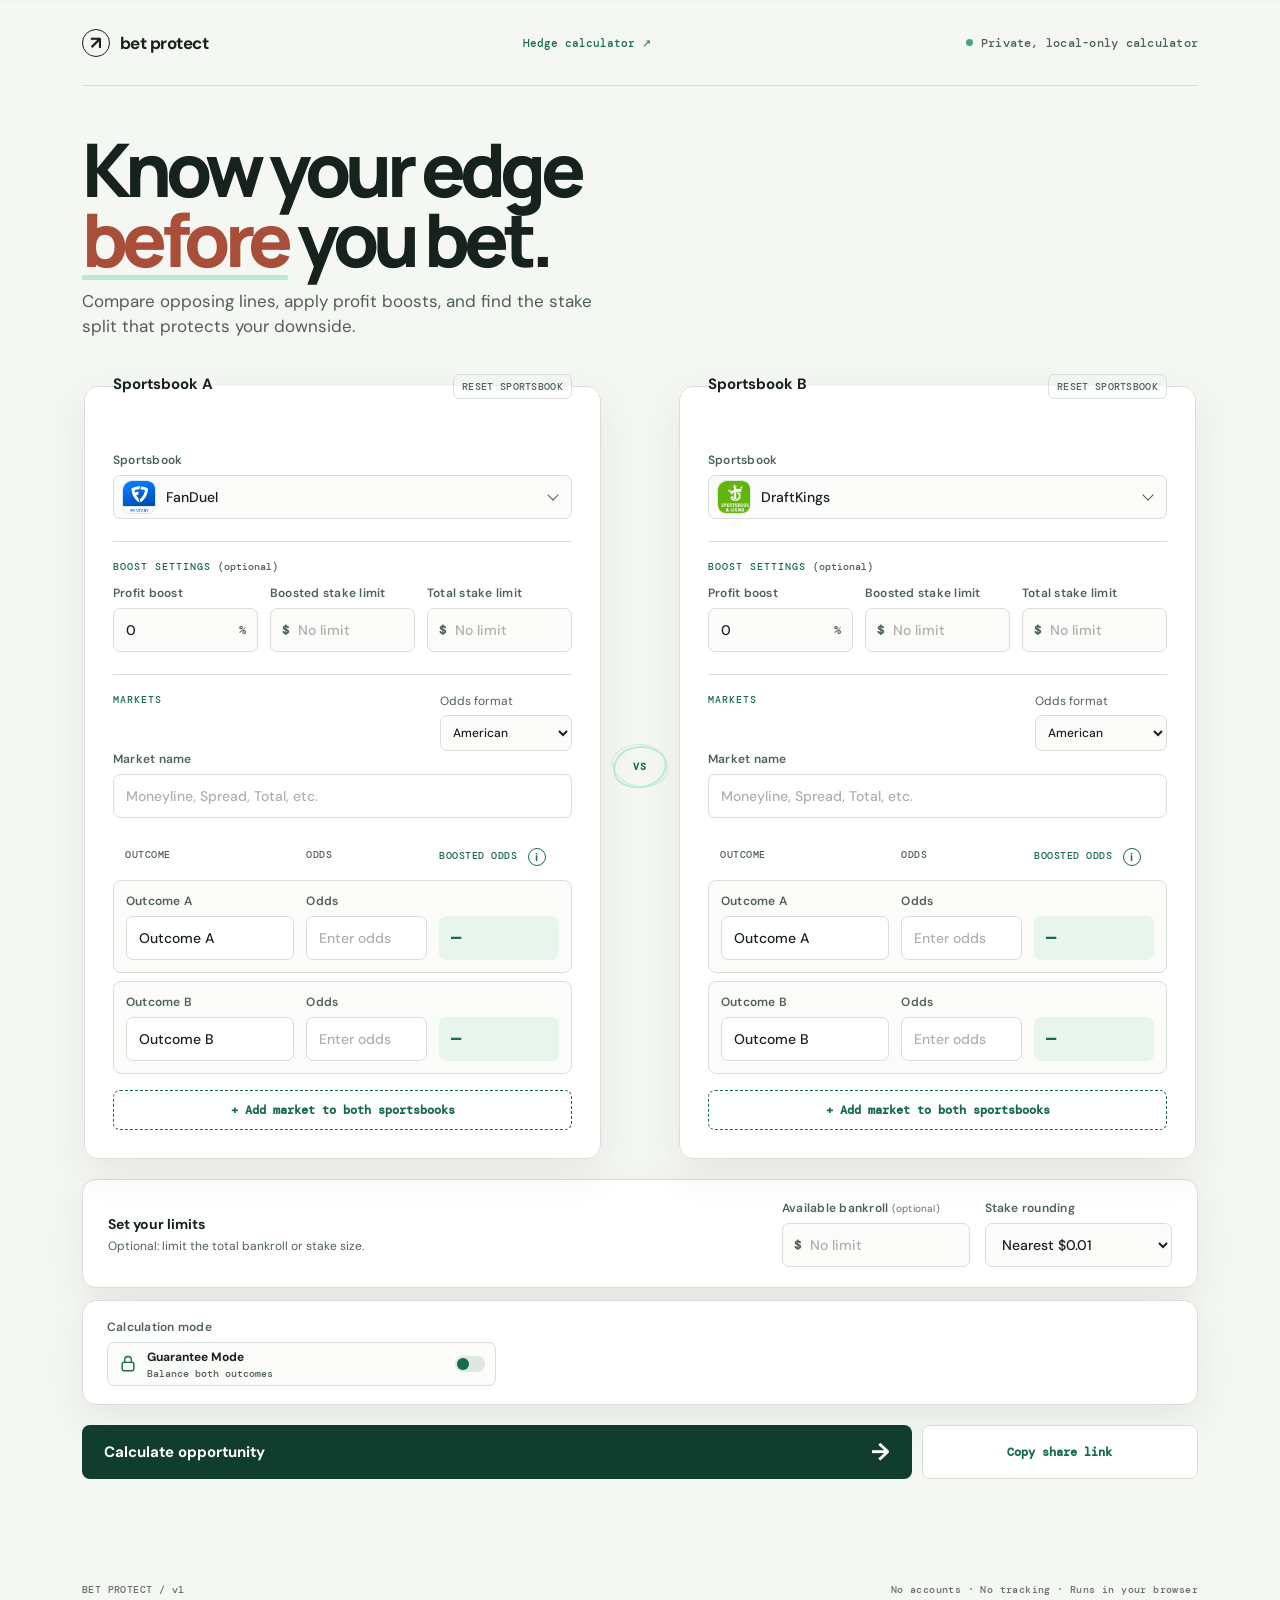
==== commit 313efd44: "added protection mode" ====
--- a/index.html
+++ b/index.html
@@ -48,6 +48,7 @@
             <label class="field"><span>Stake rounding</span><select id="rounding" name="rounding"><option value="0.01">Nearest $0.01</option><option value="0.1">Nearest $0.10</option><option value="1">Nearest $1</option></select></label>
           </div>
         </section>
+        <section class="strategy-panel panel" aria-label="Calculation mode"><div class="strategy-controls"><div class="mode-field"><span class="field-label">Calculation mode</span><button id="strategy-mode" class="mode-toggle" type="button" role="switch" aria-checked="false"><span class="mode-icon mode-lock" aria-hidden="true"><svg viewBox="0 0 24 24"><rect x="5" y="10" width="14" height="10" rx="2"/><path d="M8 10V7a4 4 0 0 1 8 0v3"/></svg></span><span class="mode-icon mode-shield" aria-hidden="true"><svg viewBox="0 0 24 24"><path d="M12 3 19 6v5c0 4.7-2.8 8.1-7 10-4.2-1.9-7-5.3-7-10V6l7-3Z"/></svg></span><span class="mode-toggle-copy"><strong>Guarantee Mode</strong><small>Balance both outcomes</small></span><span class="mode-toggle-track" aria-hidden="true"><span></span></span></button></div><label class="field favored-field" hidden><span>Favor</span><select id="favored-outcome"><option value="a">Outcome A</option><option value="b">Outcome B</option></select></label><label class="field favored-field" hidden><span>Maximum acceptable loss</span><div class="input-prefix"><span>$</span><input id="max-loss" type="number" min="0" step="any" placeholder="0.00" /></div></label></div></section>
 
         <div id="error-message" class="error-message" role="alert" hidden></div>
         <div class="form-actions"><button class="calculate-button" type="submit"><span>Calculate opportunity</span><span class="button-arrow" aria-hidden="true">→</span></button><button id="share-button" class="share-button" type="button">Copy share link</button><span id="share-status" class="share-status" role="status" aria-live="polite"></span></div>
--- a/styles.css
+++ b/styles.css
@@ -65,8 +65,8 @@
 .hedge-intro { max-width:760px; }.hedge-form { margin-top:8px; }.hedge-input-grid { padding:24px; }.hedge-fields { display:grid; grid-template-columns:1fr 1fr; gap:17px 14px; }.hedge-bias { display:grid; grid-template-columns:1fr auto; gap:6px 18px; align-items:center; margin-top:24px; padding-top:20px; border-top:1px solid var(--line); }.hedge-bias p { margin:5px 0 0; color:var(--muted); font-size:13px; }.hedge-bias output { color:var(--green); font:600 12px 'DM Mono',monospace; text-align:right; }.hedge-bias input[type=range] { grid-column:1/-1; width:100%; min-height:0; height:6px; accent-color:var(--green); padding:0; border:0; background:var(--mint); box-shadow:none; }.bias-scale { grid-column:1/-1; display:flex; justify-content:space-between; color:var(--muted); font:500 10px 'DM Mono',monospace; }.hedge-input-grid > .calculate-button { margin-top:24px; }.hedge-input-grid > .error-message { margin:12px 0 0; }.hedge-results { padding-top:64px; animation:rise .45s ease-out both; }.hedge-options { display:grid; grid-template-columns:repeat(3,1fr); gap:12px; }.hedge-option { padding:22px; border:1px solid var(--line); border-radius:12px; background:#fff; box-shadow:var(--shadow); }.hedge-option.recommended { border-color:#9bd5b8; box-shadow:0 0 0 3px rgba(188,233,212,.48),var(--shadow); }.hedge-option-head { display:flex; justify-content:space-between; gap:12px; align-items:start; }.hedge-option-head p { margin:7px 0 0; color:var(--muted); font-size:12px; line-height:1.4; }.hedge-option-head strong { color:var(--green); font:800 27px Manrope,sans-serif; letter-spacing:-.05em; }.hedge-outcomes { display:grid; gap:10px; margin-top:24px; padding-top:16px; border-top:1px solid var(--line); color:var(--muted); font-size:12px; }.hedge-outcomes span { display:flex; justify-content:space-between; gap:10px; }.hedge-outcomes b { color:var(--ink); font:700 12px 'DM Mono',monospace; }.hedge-explainer { margin-top:12px; padding:24px; }.hedge-math { margin:0; color:var(--green); font:500 13px/1.7 'DM Mono',monospace; }
 @media (max-width:760px) { .hedge-fields,.hedge-options { grid-template-columns:1fr; }.hedge-input-grid,.hedge-explainer { padding:18px; } }
 @media (max-width:390px) { .field-grid { grid-template-columns:1fr; }.field.full { grid-column:auto; }.control-fields { display:grid; grid-template-columns:1fr; }.intro h1 { font-size:46px; } }
-.hedge-chart-panel { margin-top: 1.25rem; }
-.hedge-chart-wrap { position: relative; height: 22rem; margin: 1.25rem 1rem .25rem; }
+.hedge-chart-panel { margin-top: 1.25rem; padding: 24px; }
+.hedge-chart-wrap { position: relative; height: 22rem; margin: 1.25rem 0 .25rem; }
 .hedge-option.unavailable { opacity: .72; }
 .hedge-option[data-strategy] { cursor: pointer; transition: transform .18s ease, box-shadow .18s ease, border-color .18s ease; }
 .hedge-option[data-strategy] { position: relative; isolation: isolate; overflow: hidden; }
@@ -94,6 +94,7 @@
 .hedge-guarantee strong { color:var(--green); font:800 23px Manrope,sans-serif; letter-spacing:-.04em; }
 .hedge-guarantee small { grid-column:1/-1; margin-top:5px; color:var(--muted); font:500 10px 'DM Mono',monospace; }
 .hedge-option.current .hedge-guarantee strong { color:var(--coral-ink); }
+.hedge-option.current .stake-label { color:var(--coral-ink); }
 .hedge-option.balanced .hedge-guarantee { position:relative; }
 .hedge-option.balanced .hedge-guarantee strong { color:var(--green); }
 .hedge-option.balanced .hedge-guarantee strong { position:relative; z-index:0; padding:0 5px; }
@@ -105,8 +106,45 @@
 .hedge-outcomes .potential b { position:relative; z-index:0; padding:0 5px; }
 .hedge-outcomes .potential b::before { content:''; position:absolute; z-index:-1; left:-3px; right:-3px; top:43%; height:58%; border-radius:48% 42% 52% 38%; background:#ffd8cf; transform:rotate(-2deg) skewX(-10deg); }
 .hedge-option.opposing .hedge-outcomes .potential b::before { background:var(--mint); }
+.custom-stake-card { display:grid; grid-template-columns:1.2fr repeat(3,1fr); gap:12px; margin-top:18px; padding:14px 16px; border-top:1px solid var(--line); background:#f5f8f4; }
+.custom-stake-card > div { display:grid; gap:5px; }
+.custom-stake-card span { color:var(--muted); font:500 10px 'DM Mono',monospace; text-transform:uppercase; letter-spacing:.04em; }
+.custom-stake-card strong { color:var(--ink); font:800 22px Manrope,sans-serif; letter-spacing:-.04em; }
+.custom-stake-card em { color:var(--green); font:600 10px 'DM Mono',monospace; font-style:normal; text-transform:uppercase; letter-spacing:.04em; }
+.custom-stake-card b { color:var(--green); font:700 13px 'DM Mono',monospace; }
+.custom-stake-warning { display:block; margin-top:4px; color:var(--coral-ink); font:600 11px 'DM Mono',monospace; }
+@media (max-width:760px) { .custom-stake-card { grid-template-columns:1fr 1fr; }.custom-stake-warning { grid-column:1/-1; grid-row:auto; } }
 .hedge-math { line-height: 1.8; }
 .hedge-chart-panel h2, .hedge-explainer h2 { margin: 0; font-size: 18px; letter-spacing: -.03em; }
+.hedge-chart-help { display:flex; align-items:center; gap:7px; color:var(--muted); font:500 10px 'DM Mono',monospace; }
+.hedge-chart-help .muted { margin-left:10px; }
+.hedge-region-key { width:14px; height:10px; display:inline-block; border:1px solid rgba(23,107,75,.18); background:rgba(188,233,212,.65); }
 .hedge-chart-panel .section-heading, .hedge-explainer .section-heading { margin-bottom: 0; }
 .hedge-explainer { padding-top: 22px; padding-bottom: 22px; }
-@media (max-width:760px) { .hedge-chart-wrap { height: 18rem; margin-left: 0; margin-right: 0; } }
+@media (max-width:760px) { .hedge-chart-panel { padding: 18px; }.hedge-chart-panel .section-heading { align-items:flex-start; }.hedge-chart-help { flex-wrap:wrap; justify-content:flex-end; max-width:190px; text-align:right; }.hedge-chart-help .muted { width:100%; margin-left:0; }.hedge-chart-wrap { height: 18rem; margin-left: 0; margin-right: 0; } }
+.hedge-explainer { padding: 0; overflow: hidden; }
+.hedge-explainer summary { display:flex; align-items:center; gap:16px; padding:20px 24px; cursor:pointer; list-style:none; }
+.hedge-explainer summary::-webkit-details-marker { display:none; }
+.hedge-explainer summary strong { display:block; color:var(--ink); font:800 15px Manrope,sans-serif; letter-spacing:-.02em; }
+.hedge-explainer summary .muted { margin-left:auto; }
+.hedge-disclosure-icon { width:10px; height:10px; flex:none; border-right:1.5px solid var(--green); border-bottom:1.5px solid var(--green); transform:rotate(45deg) translateY(-3px); transition:transform .25s cubic-bezier(.16,1,.3,1); }
+.hedge-explainer[open] .hedge-disclosure-icon { transform:rotate(225deg) translate(-1px,-1px); }
+.hedge-explainer-body { padding:0 24px 24px; border-top:1px solid var(--line); }
+.hedge-explainer .hedge-math { margin:0; padding-top:20px; }
+.hedge-option strong, .hedge-math { font-variant-numeric: tabular-nums lining-nums; }
+.hedge-stake-result strong, .hedge-guarantee strong { line-height: 1; }
+.hedge-outcomes b { font-variant-numeric: tabular-nums; }
+@media (max-width:760px) { .hedge-explainer summary { padding:18px; }.hedge-explainer-body { padding:0 18px 18px; }.hedge-explainer .hedge-math { padding-top:16px; } }
+.strategy-panel { margin-top:12px; padding:18px 24px; }
+.strategy-controls { display:grid; grid-template-columns:1.2fr 1fr 1fr; gap:14px; }
+.strategy-controls [hidden] { display:none; }
+.mode-field { display:grid; gap:7px; min-width:0; }
+.field-label { color:var(--muted); font-size:12px; font-weight:600; letter-spacing:.02em; }
+.mode-toggle { position:relative; display:flex; align-items:center; gap:9px; width:100%; min-height:44px; padding:5px 10px; border:1px solid var(--line); border-radius:7px; background:#fbfcfa; color:var(--ink); cursor:pointer; text-align:left; font:inherit; transition:border-color .18s,background .18s,box-shadow .18s; }
+.mode-toggle:hover,.mode-toggle:focus-visible { border-color:var(--green); background:#fff; box-shadow:0 0 0 3px rgba(23,107,75,.12); outline:none; }
+.mode-icon { display:none; color:var(--green); line-height:1; }.mode-icon svg { width:20px; height:20px; display:block; fill:none; stroke:currentColor; stroke-width:1.7; stroke-linecap:round; stroke-linejoin:round; }
+.mode-icon.mode-lock { display:block; }
+.mode-toggle.is-protect .mode-icon.mode-lock { display:none; }.mode-toggle.is-protect .mode-icon.mode-shield { display:block; color:var(--coral-ink); }
+.mode-toggle-copy { display:grid; gap:2px; min-width:0; }.mode-toggle-copy strong { font:700 12px 'DM Sans',sans-serif; }.mode-toggle-copy small { color:var(--muted); font:500 10px 'DM Mono',monospace; }
+.mode-toggle-track { width:30px; height:16px; flex:none; margin-left:auto; padding:2px; border-radius:99px; background:#dfe7e1; }.mode-toggle-track span { display:block; width:12px; height:12px; border-radius:50%; background:var(--green); transition:transform .2s cubic-bezier(.16,1,.3,1),background .2s; }.mode-toggle.is-protect .mode-toggle-track { background:#ffe4dc; }.mode-toggle.is-protect .mode-toggle-track span { background:var(--coral-ink); transform:translateX(14px); }
+@media (max-width:760px) { .strategy-panel { padding:18px; }.strategy-controls { grid-template-columns:1fr; } }
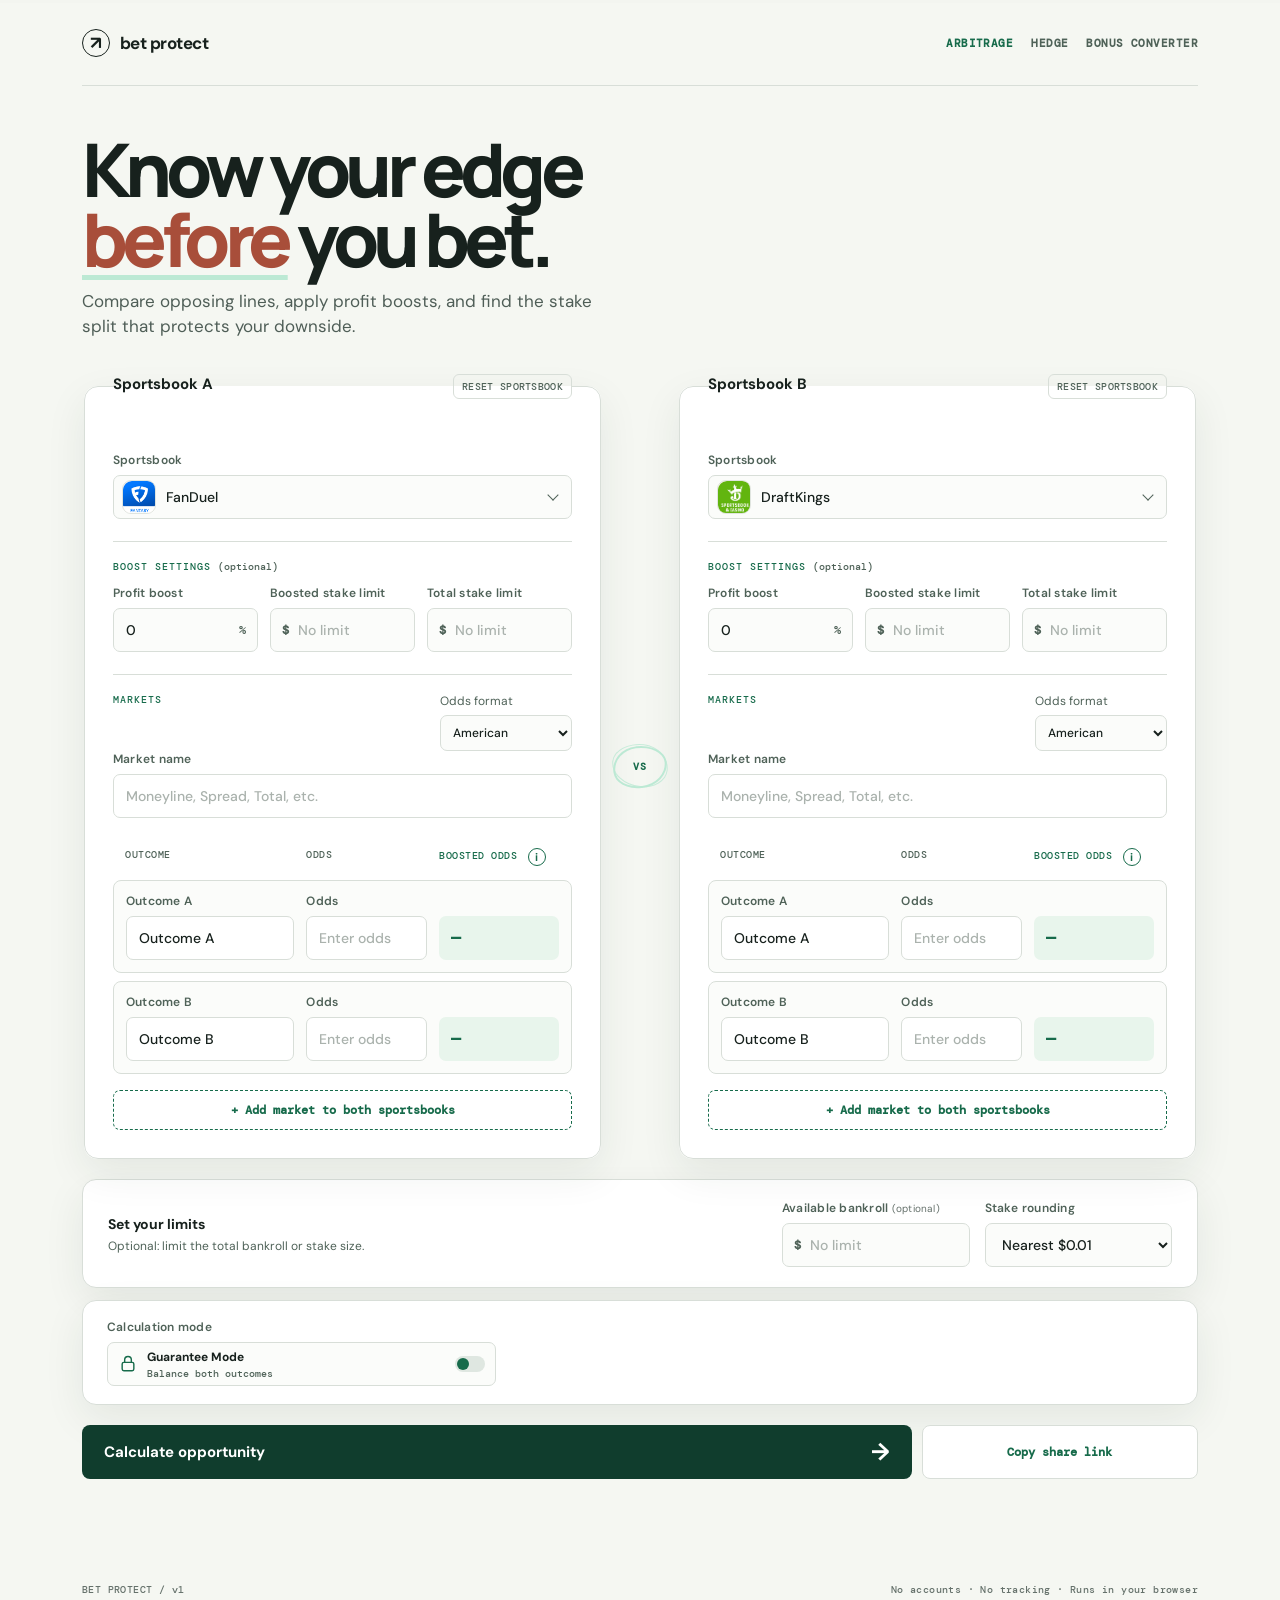
==== commit 92ddc576: "added bonus bet conversion calc" ====
--- a/index.html
+++ b/index.html
@@ -11,8 +11,7 @@
   <body>
     <main class="shell">
       <header class="topbar">
-        <a class="brand" href="."><span class="brand-mark" aria-hidden="true">↗</span><span>bet protect</span></a><a class="tool-link" href="hedge.html">Hedge calculator ↗</a>
-        <span class="status"><span class="status-dot"></span>Private, local-only calculator</span>
+        <a class="brand" href="."><span class="brand-mark" aria-hidden="true">↗</span><span>bet protect</span></a><nav class="tool-nav" aria-label="Tools"><a class="active" href="index.html" aria-current="page">Arbitrage</a><a href="hedge.html">Hedge</a><a href="bonus.html">Bonus converter</a></nav>
       </header>
 
       <section class="intro" aria-labelledby="page-title">
--- a/styles.css
+++ b/styles.css
@@ -148,3 +148,25 @@
 .mode-toggle-copy { display:grid; gap:2px; min-width:0; }.mode-toggle-copy strong { font:700 12px 'DM Sans',sans-serif; }.mode-toggle-copy small { color:var(--muted); font:500 10px 'DM Mono',monospace; }
 .mode-toggle-track { width:30px; height:16px; flex:none; margin-left:auto; padding:2px; border-radius:99px; background:#dfe7e1; }.mode-toggle-track span { display:block; width:12px; height:12px; border-radius:50%; background:var(--green); transition:transform .2s cubic-bezier(.16,1,.3,1),background .2s; }.mode-toggle.is-protect .mode-toggle-track { background:#ffe4dc; }.mode-toggle.is-protect .mode-toggle-track span { background:var(--coral-ink); transform:translateX(14px); }
 @media (max-width:760px) { .strategy-panel { padding:18px; }.strategy-controls { grid-template-columns:1fr; } }
+
+.tool-nav { display:flex; gap:18px; align-items:center; font:600 11px 'DM Mono',monospace; text-transform:uppercase; letter-spacing:.04em; }
+.tool-nav a { color:var(--muted); text-decoration:none; }.tool-nav a:hover,.tool-nav a.active { color:var(--green); }
+.bonus-controls { display:grid; grid-template-columns:1fr 1fr 1fr; gap:14px; margin-top:22px; }
+.bonus-input-panel { padding:24px; }
+.bonus-input-panel .section-heading { margin-bottom:0; align-items:flex-start; }
+.bonus-input-panel .section-heading > div { display:grid; gap:6px; align-items:start; }
+.bonus-input-panel .section-heading h2 { margin:0; }
+.bonus-input-panel .section-heading p { margin:0; line-height:1.45; }
+.bonus-input-panel .section-heading > .muted { padding-top:3px; text-align:right; white-space:nowrap; }
+.bonus-intro { padding-bottom:28px; }
+.bonus-results { padding-top:56px; animation:rise .45s ease-out both; }
+.bonus-results .results-heading { margin-bottom:20px; }
+.bonus-outcomes { display:grid; grid-template-columns:repeat(3,1fr); gap:14px; margin-top:18px; }
+.bonus-outcome { min-width:0; }.bonus-outcome input { min-width:0; }.bonus-odds-input { margin-top:8px; }
+.bonus-odds-input input { width:100%; }
+.bonus-hero { display:flex; justify-content:space-between; align-items:end; padding:30px 34px; background:var(--deep); color:#fff; border-color:var(--deep); }
+.bonus-hero .eyebrow { display:block; color:#a9d9c1; font:600 11px 'DM Mono',monospace; letter-spacing:.08em; }.bonus-hero > div:first-child { display:grid; gap:8px; }.bonus-hero strong { font:800 clamp(3.5rem,8vw,6rem) Manrope,sans-serif; letter-spacing:-.07em; line-height:.9; }.bonus-hero-stats { display:flex; gap:34px; text-align:right; }.bonus-hero-stats span { display:grid; gap:5px; }.bonus-hero-stats small { color:#a9d9c1; font:600 10px 'DM Mono',monospace; text-transform:uppercase; }.bonus-hero-stats b { font:800 24px Manrope,sans-serif; }
+.result-badge { color:var(--green); background:var(--mint); border-radius:999px; padding:9px 13px; font:600 10px 'DM Mono',monospace; letter-spacing:.04em; }
+.bonus-result-grid { display:grid; grid-template-columns:repeat(3,1fr); gap:14px; margin-top:14px; }.bonus-result-card { display:grid; grid-template-columns:auto 1fr; gap:12px 14px; padding:22px; border:1px solid var(--line); border-radius:14px; background:#fff; box-shadow:var(--shadow); }.bonus-card-index { display:grid; place-items:center; width:30px; height:30px; border-radius:50%; background:var(--coral); color:#fff; font:700 12px 'DM Mono',monospace; }.bonus-result-card h3 { margin:0; font-size:18px; }.bonus-result-card p { margin:5px 0 0; color:var(--muted); font:500 11px 'DM Mono',monospace; }.bonus-allocation,.bonus-outcome-profit { grid-column:1/-1; display:flex; justify-content:space-between; align-items:baseline; border-top:1px solid var(--line); padding-top:14px; }.bonus-allocation small,.bonus-outcome-profit small { color:var(--muted); font:600 10px 'DM Mono',monospace; text-transform:uppercase; }.bonus-allocation strong { color:var(--ink); font:800 25px Manrope,sans-serif; }.bonus-outcome-profit b { color:var(--green); font:800 19px Manrope,sans-serif; }.bonus-explainer { margin-top:14px; padding:0; overflow:hidden; }.bonus-explainer summary { display:flex; align-items:center; gap:16px; padding:20px 24px; cursor:pointer; list-style:none; }.bonus-explainer summary::-webkit-details-marker { display:none; }.bonus-explainer summary .muted { margin-left:auto; }.disclosure-icon { width:10px; height:10px; border-right:1.5px solid var(--green); border-bottom:1.5px solid var(--green); transform:rotate(45deg) translateY(-3px); }.bonus-explainer[open] .disclosure-icon { transform:rotate(225deg) translate(-1px,-1px); }.bonus-math { border-top:1px solid var(--line); padding:20px 24px; line-height:1.8; }.bonus-math p { margin:0 0 18px; }.bonus-math p:last-child { margin-bottom:0; }
+.bonus-reset-button { grid-column:1/-1; justify-self:start; padding:0; border:0; background:none; color:var(--muted); cursor:pointer; font:500 10px 'DM Mono',monospace; text-decoration:underline; text-underline-offset:3px; }.bonus-reset-button:hover { color:var(--coral-ink); }.bonus-share-status { grid-column:1/-1; }
+@media (max-width:760px) { .tool-nav { gap:9px; font-size:9px; }.bonus-intro { padding-bottom:20px; }.bonus-input-panel { padding:18px; }.bonus-input-panel .section-heading > .muted { padding-top:2px; font-size:9px; }.bonus-controls,.bonus-outcomes,.bonus-result-grid { grid-template-columns:1fr; }.bonus-hero { display:grid; gap:24px; padding:24px 20px; }.bonus-hero-stats { justify-content:space-between; text-align:left; }.bonus-result-card { padding:18px; }.bonus-results { padding-top:44px; }.bonus-results .results-heading { margin-bottom:16px; }.bonus-explainer summary { padding:18px; }.bonus-math { padding:18px; } }
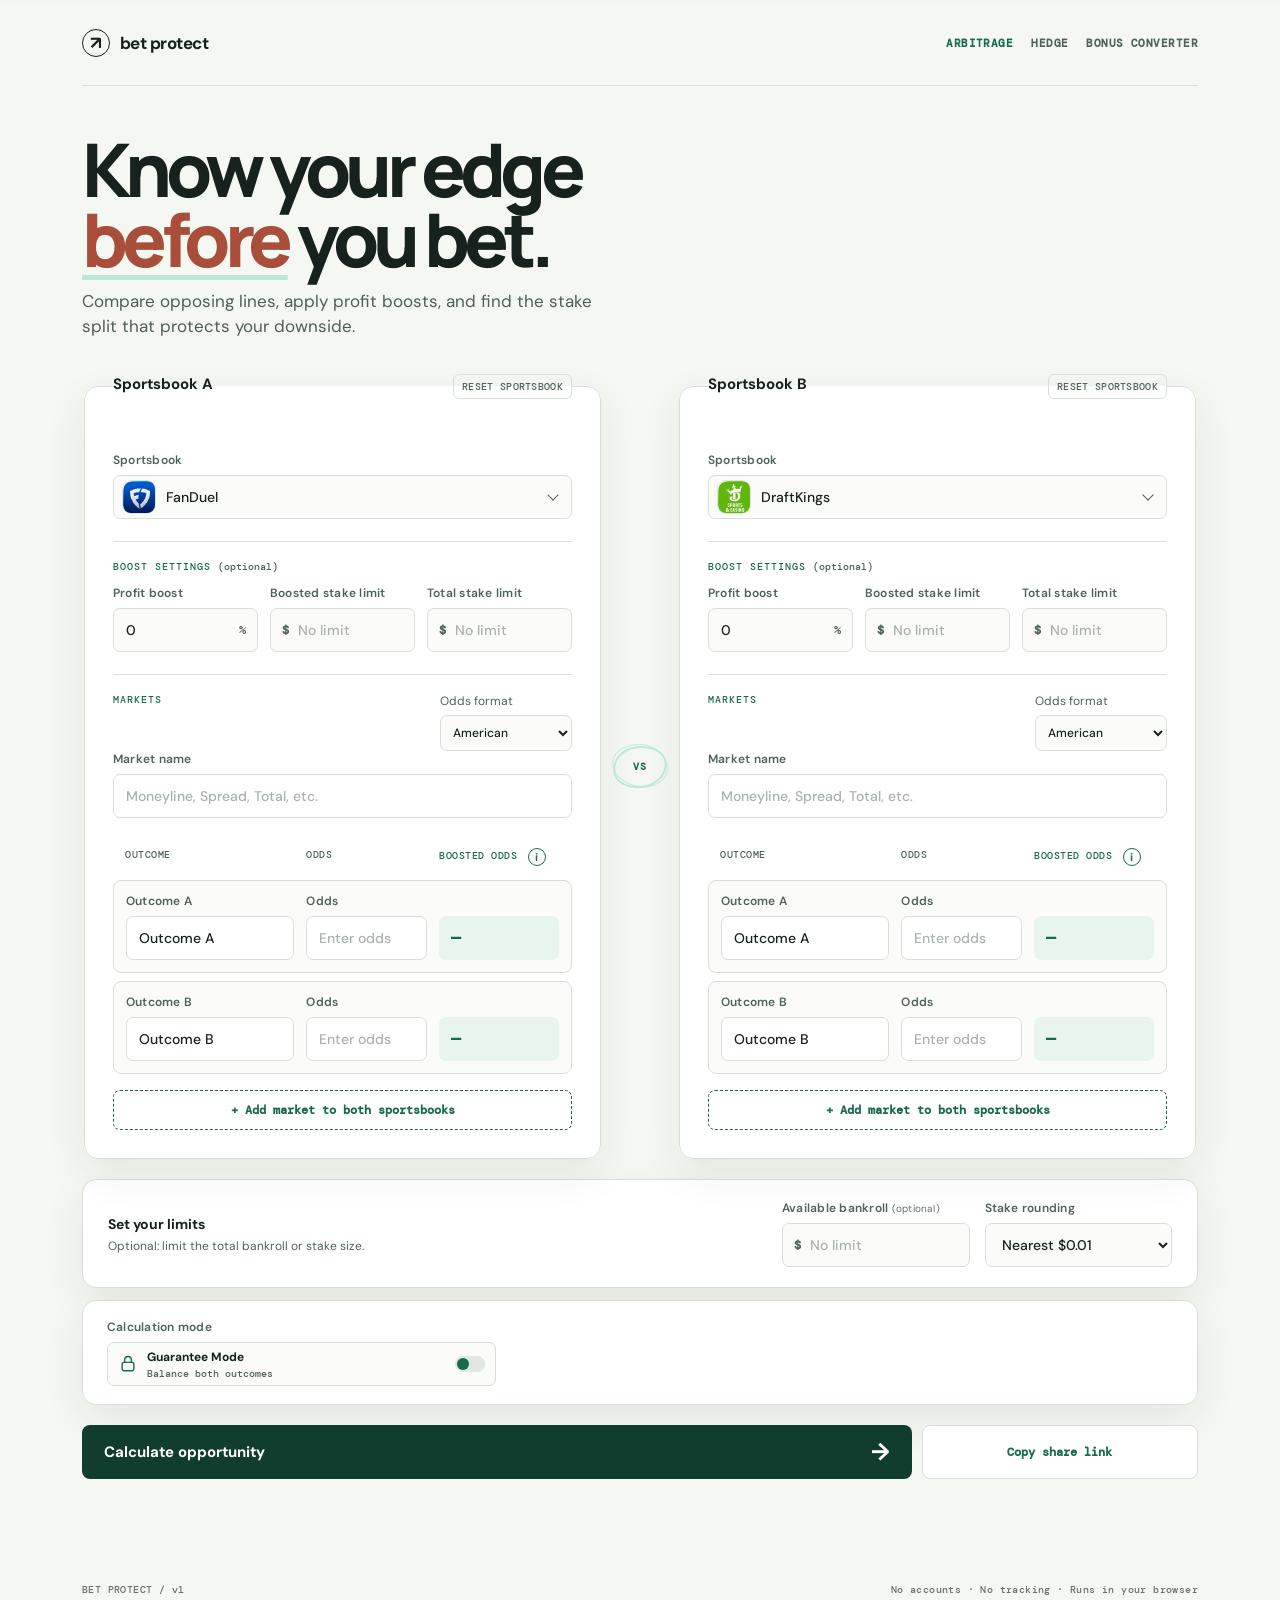
==== commit 6b96bfc7: "updated app logos" ====
--- a/index.html
+++ b/index.html
@@ -25,7 +25,7 @@
         <section class="market-grid" aria-label="Bet inputs">
           <fieldset class="bet-panel panel-a">
             <legend><span id="book-title-a">Sportsbook A</span><button type="button" class="reset-book" data-reset-side="a">Reset sportsbook</button></legend>
-            <label class="field full"><span>Sportsbook</span><div class="book-picker" data-book-picker="a"><select id="book-a" name="book-a" class="book-native-select"><option value="FanDuel">FanDuel</option><option value="DraftKings">DraftKings</option><option value="BetMGM">BetMGM</option><option value="Caesars Sportsbook">Caesars Sportsbook</option><option value="bet365">bet365</option><option value="ESPN BET">ESPN BET</option><option value="PrizePicks">PrizePicks</option><option value="Underdog">Underdog</option><option value="Kalshi">Kalshi</option><option value="Polymarket">Polymarket</option><option value="Other sportsbook">Other sportsbook</option></select><button type="button" class="book-trigger" id="book-trigger-a" aria-haspopup="listbox" aria-expanded="false"><span id="logo-a" class="book-logo logo-generic" aria-hidden="true">A</span><span id="book-label-a">FanDuel</span><span class="book-chevron" aria-hidden="true">⌄</span></button><div class="book-menu" id="book-menu-a" role="listbox" aria-label="Choose first sportsbook"></div></div></label>
+            <label class="field full"><span>Sportsbook</span><div class="book-picker" data-book-picker="a"><select id="book-a" name="book-a" class="book-native-select"><option value="FanDuel">FanDuel</option><option value="DraftKings">DraftKings</option><option value="BetMGM">BetMGM</option><option value="Caesars Sportsbook">Caesars Sportsbook</option><option value="bet365">bet365</option><option value="PrizePicks">PrizePicks</option><option value="Underdog">Underdog</option><option value="Kalshi">Kalshi</option><option value="Polymarket">Polymarket</option><option value="Other sportsbook">Other sportsbook</option></select><button type="button" class="book-trigger" id="book-trigger-a" aria-haspopup="listbox" aria-expanded="false"><span id="logo-a" class="book-logo logo-generic" aria-hidden="true">A</span><span id="book-label-a">FanDuel</span><span class="book-chevron" aria-hidden="true">⌄</span></button><div class="book-menu" id="book-menu-a" role="listbox" aria-label="Choose first sportsbook"></div></div></label>
             <div class="book-settings"><span class="subsection-label">Boost settings <small>(optional)</small></span><div class="settings-row"><label class="field"><span>Profit boost</span><div class="input-suffix"><input id="boost-a" name="boost-a" type="number" value="0" min="0" step="any" /><span>%</span></div></label><label class="field"><span>Boosted stake limit</span><div class="input-prefix"><span>$</span><input id="max-boost-a" name="max-boost-a" type="number" placeholder="No limit" min="0" step="any" /></div></label><label class="field"><span>Total stake limit</span><div class="input-prefix"><span>$</span><input id="max-stake-a" name="max-stake-a" type="number" placeholder="No limit" min="0" step="any" /></div></label></div></div>
             <div class="outcomes-settings market-group" data-market-index="1"><label class="market-name field"><span>Market name</span><input value="Market 1" maxlength="80" placeholder="e.g. Main line" /></label><div class="outcomes-heading"><span class="subsection-label">Markets</span><label class="compact-format"><span>Odds format</span><select id="format-a" name="format-a"><option value="american">American</option><option value="decimal">Decimal</option></select></label></div><div class="outcome-table-head"><span>Outcome</span><span>Odds</span><span>Boosted odds <button type="button" class="info-button outcome-info" data-info-side="a" aria-label="Show boost calculation">i</button></span></div><div class="outcome-row"><label class="field"><span>Outcome A</span><input id="outcome-a" maxlength="80" name="outcome-a" value="Outcome A" /></label><label class="field"><span>Odds</span><input id="odds-a" name="odds-a" type="text" inputmode="text" autocomplete="off" placeholder="Enter odds" /></label><output id="boosted-a-1" class="boosted-value">—</output></div><div class="outcome-row"><label class="field"><span>Outcome B</span><input id="outcome-a-2" maxlength="80" value="Outcome B" /></label><label class="field"><span>Odds</span><input id="odds-a-2" type="text" inputmode="text" autocomplete="off" placeholder="Enter odds" /></label><output id="boosted-a-2" class="boosted-value">—</output></div><small id="boosted-preview-a" class="boosted-preview" hidden></small></div><button type="button" id="add-market" class="add-market">+ Add market to both sportsbooks</button>
           </fieldset>
@@ -34,7 +34,7 @@
 
           <fieldset class="bet-panel panel-b">
             <legend><span id="book-title-b">Sportsbook B</span><button type="button" class="reset-book" data-reset-side="b">Reset sportsbook</button></legend>
-            <label class="field full"><span>Sportsbook</span><div class="book-picker" data-book-picker="b"><select id="book-b" name="book-b" class="book-native-select"><option value="FanDuel">FanDuel</option><option value="DraftKings" selected>DraftKings</option><option value="BetMGM">BetMGM</option><option value="Caesars Sportsbook">Caesars Sportsbook</option><option value="bet365">bet365</option><option value="ESPN BET">ESPN BET</option><option value="PrizePicks">PrizePicks</option><option value="Underdog">Underdog</option><option value="Kalshi">Kalshi</option><option value="Polymarket">Polymarket</option><option value="Other sportsbook">Other sportsbook</option></select><button type="button" class="book-trigger" id="book-trigger-b" aria-haspopup="listbox" aria-expanded="false"><span id="logo-b" class="book-logo logo-generic" aria-hidden="true">B</span><span id="book-label-b">DraftKings</span><span class="book-chevron" aria-hidden="true">⌄</span></button><div class="book-menu" id="book-menu-b" role="listbox" aria-label="Choose opposing sportsbook"></div></div></label>
+            <label class="field full"><span>Sportsbook</span><div class="book-picker" data-book-picker="b"><select id="book-b" name="book-b" class="book-native-select"><option value="FanDuel">FanDuel</option><option value="DraftKings" selected>DraftKings</option><option value="BetMGM">BetMGM</option><option value="Caesars Sportsbook">Caesars Sportsbook</option><option value="bet365">bet365</option><option value="PrizePicks">PrizePicks</option><option value="Underdog">Underdog</option><option value="Kalshi">Kalshi</option><option value="Polymarket">Polymarket</option><option value="Other sportsbook">Other sportsbook</option></select><button type="button" class="book-trigger" id="book-trigger-b" aria-haspopup="listbox" aria-expanded="false"><span id="logo-b" class="book-logo logo-generic" aria-hidden="true">B</span><span id="book-label-b">DraftKings</span><span class="book-chevron" aria-hidden="true">⌄</span></button><div class="book-menu" id="book-menu-b" role="listbox" aria-label="Choose opposing sportsbook"></div></div></label>
             <div class="book-settings"><span class="subsection-label">Boost settings <small>(optional)</small></span><div class="settings-row"><label class="field"><span>Profit boost</span><div class="input-suffix"><input id="boost-b" name="boost-b" type="number" value="0" min="0" step="any" /><span>%</span></div></label><label class="field"><span>Boosted stake limit</span><div class="input-prefix"><span>$</span><input id="max-boost-b" name="max-boost-b" type="number" placeholder="No limit" min="0" step="any" /></div></label><label class="field"><span>Total stake limit</span><div class="input-prefix"><span>$</span><input id="max-stake-b" name="max-stake-b" type="number" placeholder="No limit" min="0" step="any" /></div></label></div></div>
             <div class="outcomes-settings market-group" data-market-index="1"><label class="market-name field"><span>Market name</span><input value="Market 1" maxlength="80" placeholder="e.g. Main line" /></label><div class="outcomes-heading"><span class="subsection-label">Markets</span><label class="compact-format"><span>Odds format</span><select id="format-b" name="format-b"><option value="american">American</option><option value="decimal">Decimal</option></select></label></div><div class="outcome-table-head"><span>Outcome</span><span>Odds</span><span>Boosted odds <button type="button" class="info-button outcome-info" data-info-side="b" aria-label="Show boost calculation">i</button></span></div><div class="outcome-row"><label class="field"><span>Outcome A</span><input id="outcome-b" maxlength="80" name="outcome-b" value="Outcome A" /></label><label class="field"><span>Odds</span><input id="odds-b" name="odds-b" type="text" inputmode="text" autocomplete="off" placeholder="Enter odds" /></label><output id="boosted-b-1" class="boosted-value">—</output></div><div class="outcome-row"><label class="field"><span>Outcome B</span><input id="outcome-b-2" maxlength="80" value="Outcome B" /></label><label class="field"><span>Odds</span><input id="odds-b-2" type="text" inputmode="text" autocomplete="off" placeholder="Enter odds" /></label><output id="boosted-b-2" class="boosted-value">—</output></div><small id="boosted-preview-b" class="boosted-preview" hidden></small></div>
           </fieldset>
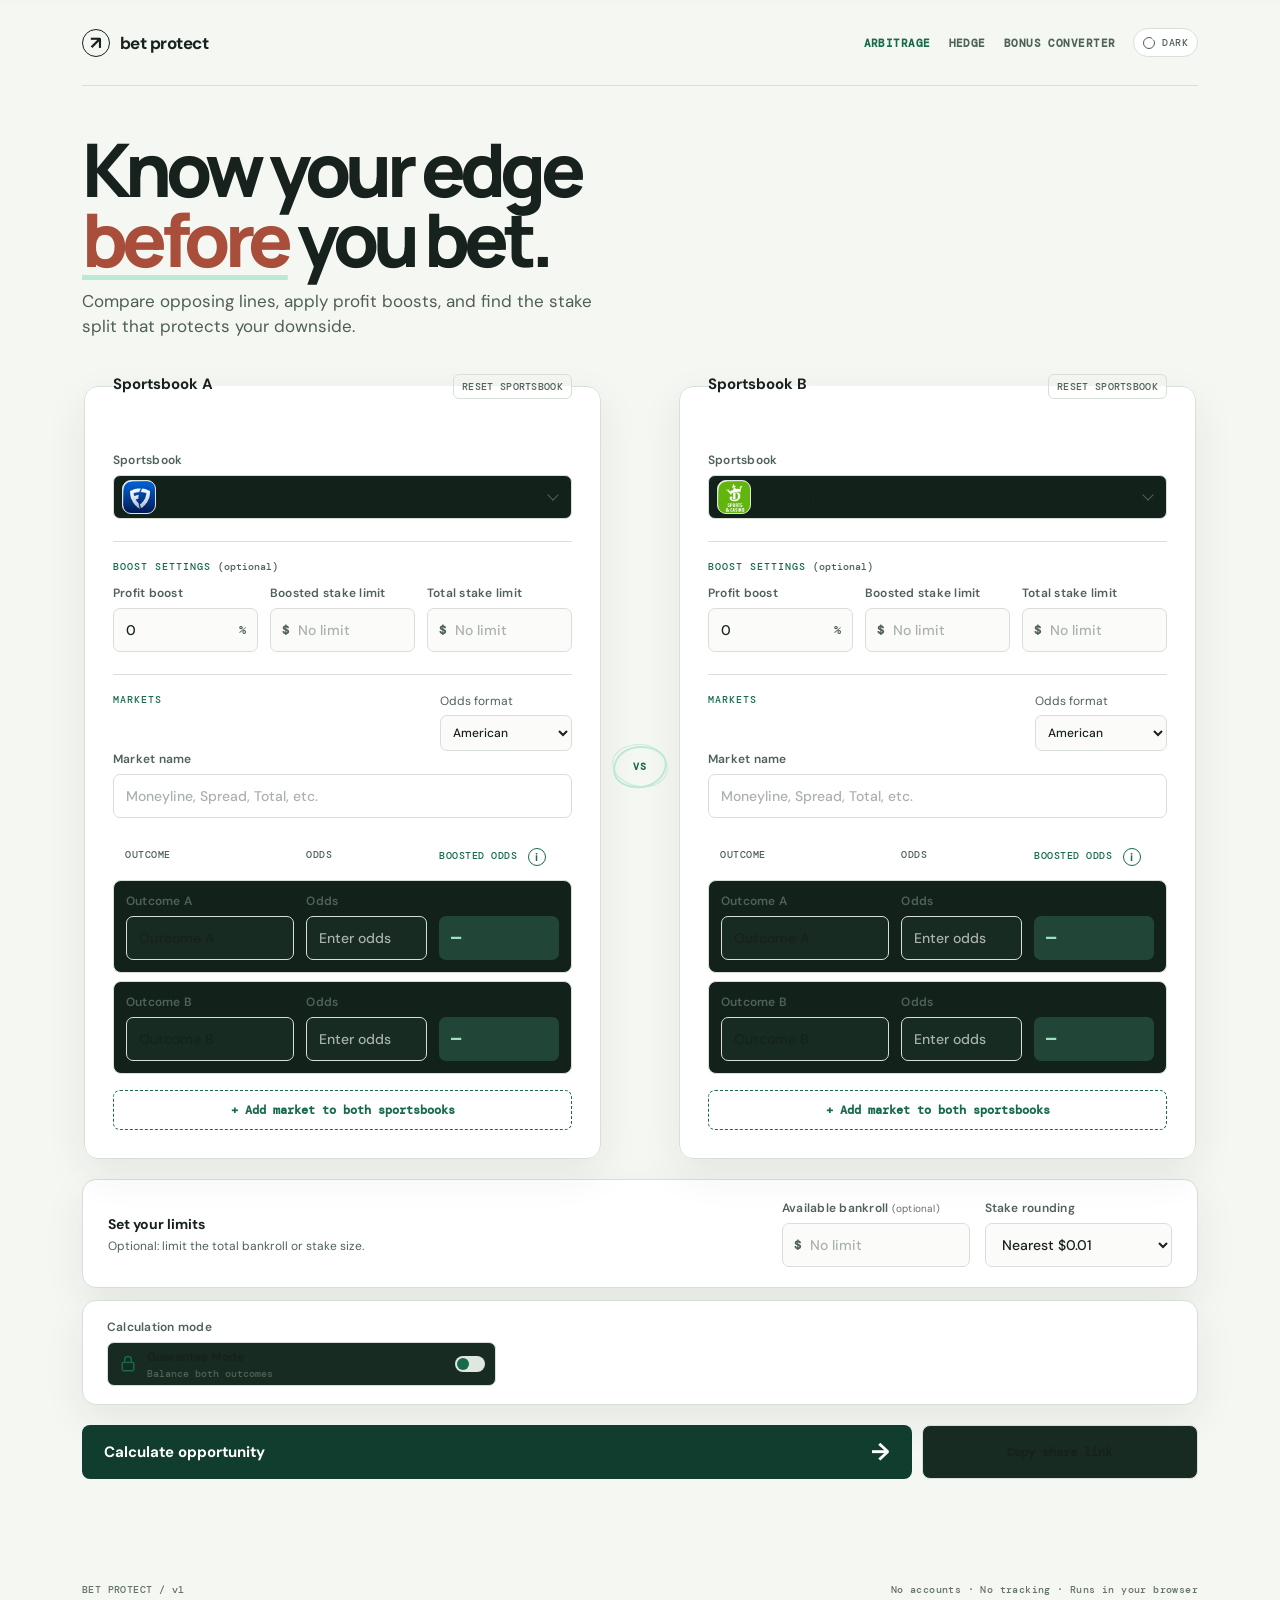
==== commit 131ee027: "dark mode" ====
--- a/index.html
+++ b/index.html
@@ -11,7 +11,7 @@
   <body>
     <main class="shell">
       <header class="topbar">
-        <a class="brand" href="."><span class="brand-mark" aria-hidden="true">↗</span><span>bet protect</span></a><nav class="tool-nav" aria-label="Tools"><a class="active" href="index.html" aria-current="page">Arbitrage</a><a href="hedge.html">Hedge</a><a href="bonus.html">Bonus converter</a></nav>
+        <a class="brand" href="."><span class="brand-mark" aria-hidden="true">↗</span><span>bet protect</span></a><nav class="tool-nav" aria-label="Tools"><a class="active" href="index.html" aria-current="page">Arbitrage</a><a href="hedge.html">Hedge</a><a href="bonus.html">Bonus converter</a><button class="theme-toggle" type="button" data-theme-toggle aria-pressed="false"><span class="theme-toggle-icon" aria-hidden="true"></span><span>Dark</span></button></nav>
       </header>
 
       <section class="intro" aria-labelledby="page-title">
@@ -70,6 +70,6 @@
       </section>
       <footer><span>BET PROTECT / v1</span><span>No accounts · No tracking · Runs in your browser</span></footer>
     </main>
-    <script src="app.js"></script>
+    <script src="theme.js"></script><script src="app.js"></script>
   </body>
 </html>
--- a/styles.css
+++ b/styles.css
@@ -1,6 +1,8 @@
 @import url('https://fonts.googleapis.com/css2?family=DM+Mono:wght@400;500&family=DM+Sans:wght@400;500;600;700&family=Manrope:wght@700;800&display=swap');
 
 :root { --ink:#17211d; --muted:#4f6258; --line:#d8ded8; --paper:#f5f7f2; --surface:#fff; --mint:#bce9d4; --green:#176b4b; --deep:#103d2d; --coral:#ef7e62; --coral-ink:#a84e3a; --muted-light:#65716b; --shadow:0 14px 40px rgba(21,46,35,.08); }
+[data-theme="dark"] { color-scheme:dark; --ink:#edf5ef; --muted:#a9bdb1; --line:#30483d; --paper:#101b17; --surface:#172821; --mint:#285a47; --green:#71d4a8; --deep:#0a3527; --coral:#ff9279; --coral-ink:#ffab93; --muted-light:#91a69a; --shadow:0 14px 40px rgba(0,0,0,.24); }
+@media (prefers-color-scheme: dark) { :root:not([data-theme="light"]) { color-scheme:dark; --ink:#edf5ef; --muted:#a9bdb1; --line:#30483d; --paper:#101b17; --surface:#172821; --mint:#285a47; --green:#71d4a8; --coral:#ff9279; --coral-ink:#ffab93; --shadow:0 14px 40px rgba(0,0,0,.24); } }
 * { box-sizing:border-box; }
 html { scroll-behavior:smooth; }
 body { margin:0; color:var(--ink); background:var(--paper); font-family:'DM Sans',system-ui,sans-serif; }
@@ -9,6 +11,9 @@
 .topbar { height:86px; display:flex; align-items:center; justify-content:space-between; border-bottom:1px solid var(--line); }
 .brand { display:flex; align-items:center; gap:10px; color:var(--ink); text-decoration:none; font-weight:700; letter-spacing:-.03em; font-size:17px; }
 .tool-link { color:var(--green); text-decoration:none; font:500 11px 'DM Mono',monospace; }.tool-link:hover { color:var(--coral-ink); }
+.theme-toggle { display:inline-flex; align-items:center; gap:7px; padding:7px 9px; border:1px solid var(--line); border-radius:999px; background:var(--surface); color:var(--muted); cursor:pointer; font:500 10px 'DM Mono',monospace; text-transform:uppercase; letter-spacing:.04em; transition:color .18s,border-color .18s,background .18s,transform .18s; }.theme-toggle:hover,.theme-toggle:focus-visible { color:var(--green); border-color:var(--green); transform:translateY(-1px); outline:none; }.theme-toggle-icon { position:relative; display:block; width:12px; height:12px; border:1.5px solid currentColor; border-radius:50%; }.theme-toggle-icon::after { content:''; position:absolute; width:5px; height:5px; top:-3px; right:-3px; border-radius:50%; background:var(--surface); }
+[data-theme="dark"] input,[data-theme="dark"] select { background:#12221b; color:var(--ink); }
+@media (prefers-color-scheme: dark) { :root:not([data-theme="light"]) input, :root:not([data-theme="light"]) select { background:#12221b; color:var(--ink); } }
 .brand-mark { display:grid; place-items:center; width:28px; height:28px; border:1px solid var(--ink); border-radius:50%; font-size:18px; line-height:1; }
 .status,.muted { color:var(--muted); font:500 11px 'DM Mono',monospace; letter-spacing:.02em; }
 .status { display:flex; align-items:center; gap:8px; }.status-dot { width:7px; height:7px; border-radius:50%; background:#43a976; }
@@ -170,3 +175,42 @@
 .bonus-result-grid { display:grid; grid-template-columns:repeat(3,1fr); gap:14px; margin-top:14px; }.bonus-result-card { display:grid; grid-template-columns:auto 1fr; gap:12px 14px; padding:22px; border:1px solid var(--line); border-radius:14px; background:#fff; box-shadow:var(--shadow); }.bonus-card-index { display:grid; place-items:center; width:30px; height:30px; border-radius:50%; background:var(--coral); color:#fff; font:700 12px 'DM Mono',monospace; }.bonus-result-card h3 { margin:0; font-size:18px; }.bonus-result-card p { margin:5px 0 0; color:var(--muted); font:500 11px 'DM Mono',monospace; }.bonus-allocation,.bonus-outcome-profit { grid-column:1/-1; display:flex; justify-content:space-between; align-items:baseline; border-top:1px solid var(--line); padding-top:14px; }.bonus-allocation small,.bonus-outcome-profit small { color:var(--muted); font:600 10px 'DM Mono',monospace; text-transform:uppercase; }.bonus-allocation strong { color:var(--ink); font:800 25px Manrope,sans-serif; }.bonus-outcome-profit b { color:var(--green); font:800 19px Manrope,sans-serif; }.bonus-explainer { margin-top:14px; padding:0; overflow:hidden; }.bonus-explainer summary { display:flex; align-items:center; gap:16px; padding:20px 24px; cursor:pointer; list-style:none; }.bonus-explainer summary::-webkit-details-marker { display:none; }.bonus-explainer summary .muted { margin-left:auto; }.disclosure-icon { width:10px; height:10px; border-right:1.5px solid var(--green); border-bottom:1.5px solid var(--green); transform:rotate(45deg) translateY(-3px); }.bonus-explainer[open] .disclosure-icon { transform:rotate(225deg) translate(-1px,-1px); }.bonus-math { border-top:1px solid var(--line); padding:20px 24px; line-height:1.8; }.bonus-math p { margin:0 0 18px; }.bonus-math p:last-child { margin-bottom:0; }
 .bonus-reset-button { grid-column:1/-1; justify-self:start; padding:0; border:0; background:none; color:var(--muted); cursor:pointer; font:500 10px 'DM Mono',monospace; text-decoration:underline; text-underline-offset:3px; }.bonus-reset-button:hover { color:var(--coral-ink); }.bonus-share-status { grid-column:1/-1; }
 @media (max-width:760px) { .tool-nav { gap:9px; font-size:9px; }.bonus-intro { padding-bottom:20px; }.bonus-input-panel { padding:18px; }.bonus-input-panel .section-heading > .muted { padding-top:2px; font-size:9px; }.bonus-controls,.bonus-outcomes,.bonus-result-grid { grid-template-columns:1fr; }.bonus-hero { display:grid; gap:24px; padding:24px 20px; }.bonus-hero-stats { justify-content:space-between; text-align:left; }.bonus-result-card { padding:18px; }.bonus-results { padding-top:44px; }.bonus-results .results-heading { margin-bottom:16px; }.bonus-explainer summary { padding:18px; }.bonus-math { padding:18px; } }
+
+:is([data-theme="dark"], :root:not([data-theme="light"])) .book-trigger,
+:is([data-theme="dark"], :root:not([data-theme="light"])) .book-menu { background:#12221b; color:var(--ink); }
+:is([data-theme="dark"], :root:not([data-theme="light"])) .book-option:hover,
+:is([data-theme="dark"], :root:not([data-theme="light"])) .book-option[aria-selected="true"] { background:#234537; }
+:is([data-theme="dark"], :root:not([data-theme="light"])) .outcome-row { background:#12221b; }
+:is([data-theme="dark"], :root:not([data-theme="light"])) .outcome-row input,
+:is([data-theme="dark"], :root:not([data-theme="light"])) .mode-toggle,
+:is([data-theme="dark"], :root:not([data-theme="light"])) .share-button { background:#172b22; color:var(--ink); }
+:is([data-theme="dark"], :root:not([data-theme="light"])) .mode-toggle:hover,
+:is([data-theme="dark"], :root:not([data-theme="light"])) .mode-toggle:focus-visible { background:#203c30; }
+:is([data-theme="dark"], :root:not([data-theme="light"])) .share-button:hover { background:#234537; }
+:is([data-theme="dark"], :root:not([data-theme="light"])) .stake-card,
+:is([data-theme="dark"], :root:not([data-theme="light"])) .total-staked,
+:is([data-theme="dark"], :root:not([data-theme="light"])) .hedge-option,
+:is([data-theme="dark"], :root:not([data-theme="light"])) .bonus-result-card { background:var(--surface); }
+:is([data-theme="dark"], :root:not([data-theme="light"])) .math-breakdown > div,
+:is([data-theme="dark"], :root:not([data-theme="light"])) .custom-stake-card { background:#12221b; }
+:is([data-theme="dark"], :root:not([data-theme="light"])) .hedge-option.balanced .hedge-guarantee strong::before { background:#285a47; }
+:is([data-theme="dark"], :root:not([data-theme="light"])) .hedge-option.current .hedge-outcomes .potential b::before { background:#754638; }
+:is([data-theme="dark"], :root:not([data-theme="light"])) .hedge-option.balanced { border-top-color:#bce9d4; }
+:is([data-theme="dark"], :root:not([data-theme="light"])) .hedge-option.balanced .stake-label { color:#bce9d4; }
+:is([data-theme="dark"], :root:not([data-theme="light"])) .hedge-option.opposing { border-top-color:#fff; }
+:is([data-theme="dark"], :root:not([data-theme="light"])) .hedge-option.opposing .stake-label,
+:is([data-theme="dark"], :root:not([data-theme="light"])) .hedge-option.opposing .hedge-guarantee strong { color:#fff; }
+:is([data-theme="dark"], :root:not([data-theme="light"])) .boosted-value,
+:is([data-theme="dark"], :root:not([data-theme="light"])) .boost-math { background:#214536; color:#9fe0bd !important; }
+:is([data-theme="dark"], :root:not([data-theme="light"])) .outcomes-settings .boosted-preview { background:#1b3027; color:#b2c9bb; }
+:is([data-theme="dark"], :root:not([data-theme="light"])) .pairing-row:hover { background:#1b3027; }
+:is([data-theme="dark"], :root:not([data-theme="light"])) .pairing-row.selected { background:#214536; }
+:is([data-theme="dark"], :root:not([data-theme="light"])) .badge,
+:is([data-theme="dark"], :root:not([data-theme="light"])) .check-status,
+:is([data-theme="dark"], :root:not([data-theme="light"])) .result-badge,
+:is([data-theme="dark"], :root:not([data-theme="light"])) .pairing-tag { background:#214536; color:#9fe0bd; }
+:is([data-theme="dark"], :root:not([data-theme="light"])) .badge.no-arb { background:#4a2d27; color:#ffb09a; }
+:is([data-theme="dark"], :root:not([data-theme="light"])) .check-status { background:#493923; color:#f2c98d; }
+:is([data-theme="dark"], :root:not([data-theme="light"])) .add-market:hover { background:#1b3027; }
+:is([data-theme="dark"], :root:not([data-theme="light"])) .reset-book:hover { background:#402a25; color:#ffab93; }
+:is([data-theme="dark"], :root:not([data-theme="light"])) .remove-market:hover { background:#402a25; }
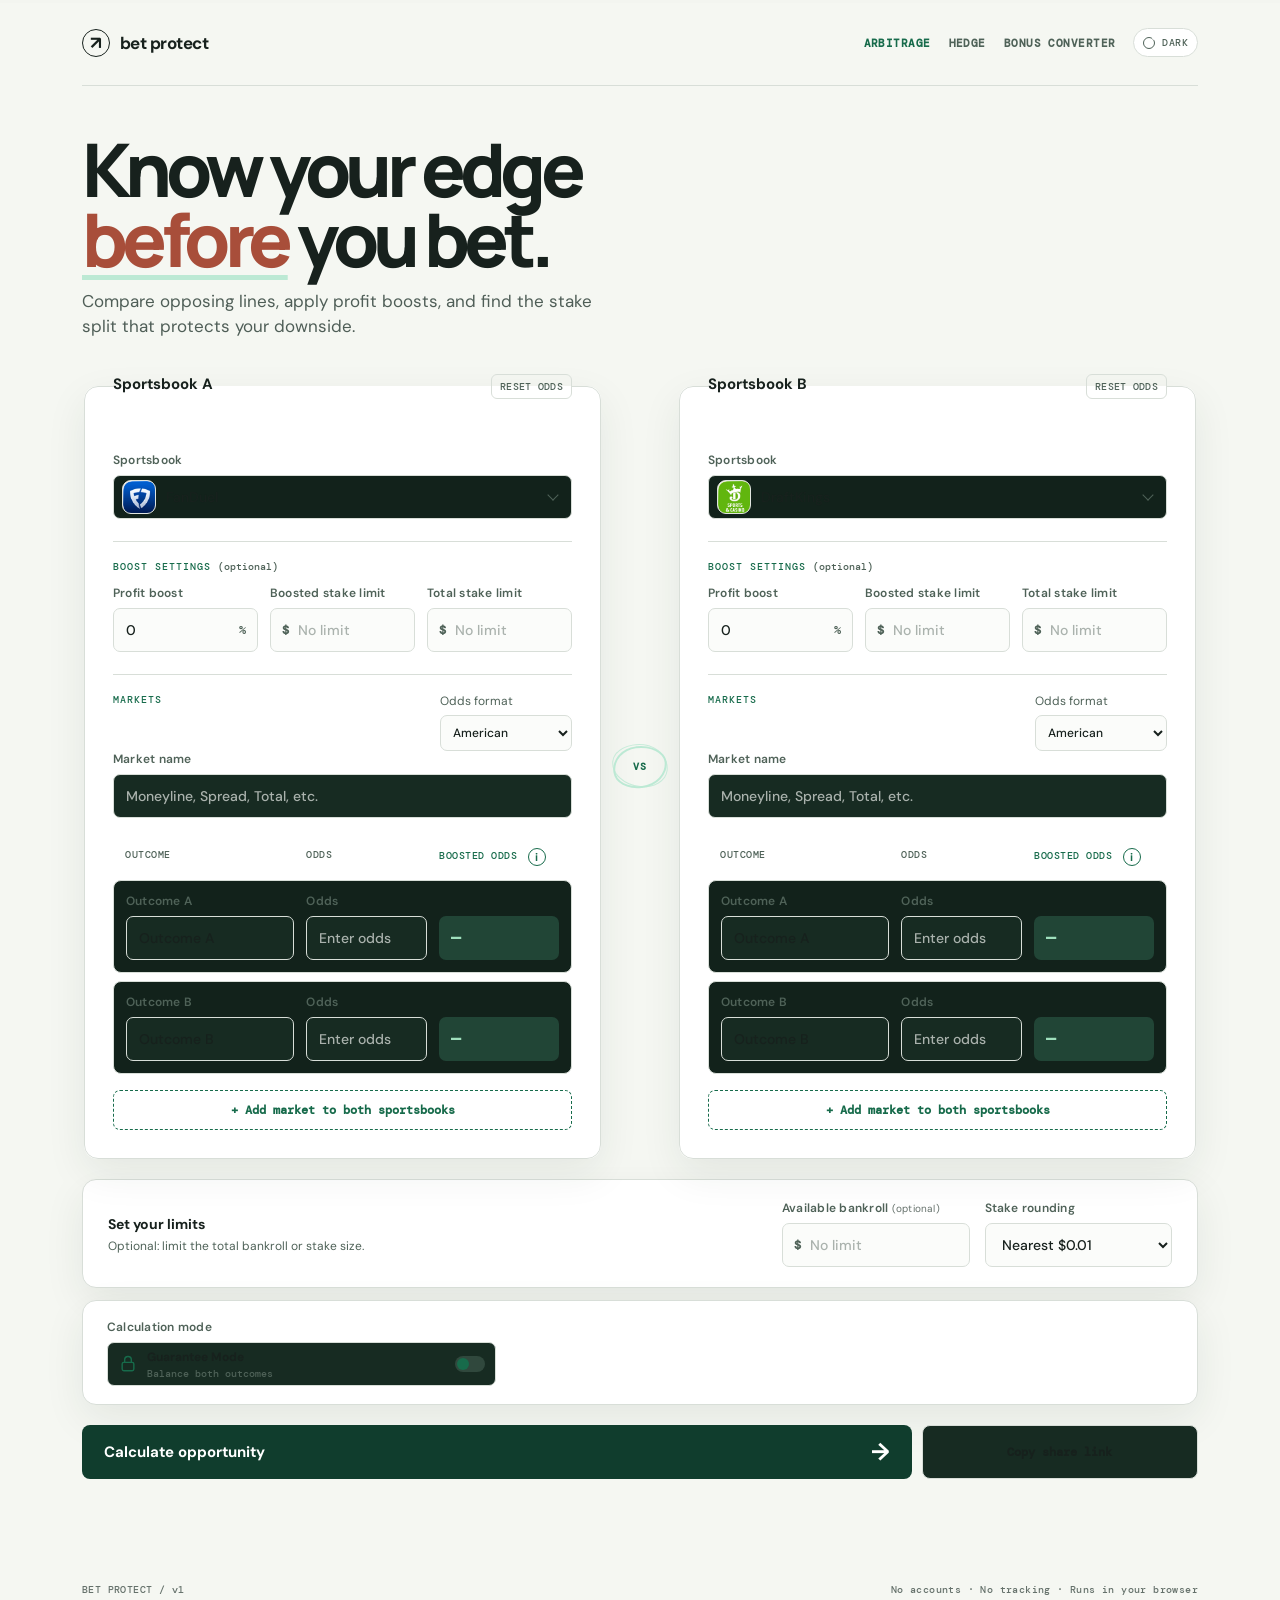
==== commit 32737c8c: "changed reset odds logic" ====
--- a/index.html
+++ b/index.html
@@ -24,7 +24,7 @@
       <form id="calculator-form" novalidate>
         <section class="market-grid" aria-label="Bet inputs">
           <fieldset class="bet-panel panel-a">
-            <legend><span id="book-title-a">Sportsbook A</span><button type="button" class="reset-book" data-reset-side="a">Reset sportsbook</button></legend>
+            <legend><span id="book-title-a">Sportsbook A</span><button type="button" class="reset-book" data-reset-side="a">Reset odds</button></legend>
             <label class="field full"><span>Sportsbook</span><div class="book-picker" data-book-picker="a"><select id="book-a" name="book-a" class="book-native-select"><option value="FanDuel">FanDuel</option><option value="DraftKings">DraftKings</option><option value="BetMGM">BetMGM</option><option value="Caesars Sportsbook">Caesars Sportsbook</option><option value="bet365">bet365</option><option value="PrizePicks">PrizePicks</option><option value="Underdog">Underdog</option><option value="Kalshi">Kalshi</option><option value="Polymarket">Polymarket</option><option value="Other sportsbook">Other sportsbook</option></select><button type="button" class="book-trigger" id="book-trigger-a" aria-haspopup="listbox" aria-expanded="false"><span id="logo-a" class="book-logo logo-generic" aria-hidden="true">A</span><span id="book-label-a">FanDuel</span><span class="book-chevron" aria-hidden="true">⌄</span></button><div class="book-menu" id="book-menu-a" role="listbox" aria-label="Choose first sportsbook"></div></div></label>
             <div class="book-settings"><span class="subsection-label">Boost settings <small>(optional)</small></span><div class="settings-row"><label class="field"><span>Profit boost</span><div class="input-suffix"><input id="boost-a" name="boost-a" type="number" value="0" min="0" step="any" /><span>%</span></div></label><label class="field"><span>Boosted stake limit</span><div class="input-prefix"><span>$</span><input id="max-boost-a" name="max-boost-a" type="number" placeholder="No limit" min="0" step="any" /></div></label><label class="field"><span>Total stake limit</span><div class="input-prefix"><span>$</span><input id="max-stake-a" name="max-stake-a" type="number" placeholder="No limit" min="0" step="any" /></div></label></div></div>
             <div class="outcomes-settings market-group" data-market-index="1"><label class="market-name field"><span>Market name</span><input value="Market 1" maxlength="80" placeholder="e.g. Main line" /></label><div class="outcomes-heading"><span class="subsection-label">Markets</span><label class="compact-format"><span>Odds format</span><select id="format-a" name="format-a"><option value="american">American</option><option value="decimal">Decimal</option></select></label></div><div class="outcome-table-head"><span>Outcome</span><span>Odds</span><span>Boosted odds <button type="button" class="info-button outcome-info" data-info-side="a" aria-label="Show boost calculation">i</button></span></div><div class="outcome-row"><label class="field"><span>Outcome A</span><input id="outcome-a" maxlength="80" name="outcome-a" value="Outcome A" /></label><label class="field"><span>Odds</span><input id="odds-a" name="odds-a" type="text" inputmode="text" autocomplete="off" placeholder="Enter odds" /></label><output id="boosted-a-1" class="boosted-value">—</output></div><div class="outcome-row"><label class="field"><span>Outcome B</span><input id="outcome-a-2" maxlength="80" value="Outcome B" /></label><label class="field"><span>Odds</span><input id="odds-a-2" type="text" inputmode="text" autocomplete="off" placeholder="Enter odds" /></label><output id="boosted-a-2" class="boosted-value">—</output></div><small id="boosted-preview-a" class="boosted-preview" hidden></small></div><button type="button" id="add-market" class="add-market">+ Add market to both sportsbooks</button>
@@ -33,7 +33,7 @@
           <div class="versus" aria-hidden="true"><span>VS</span></div>
 
           <fieldset class="bet-panel panel-b">
-            <legend><span id="book-title-b">Sportsbook B</span><button type="button" class="reset-book" data-reset-side="b">Reset sportsbook</button></legend>
+            <legend><span id="book-title-b">Sportsbook B</span><button type="button" class="reset-book" data-reset-side="b">Reset odds</button></legend>
             <label class="field full"><span>Sportsbook</span><div class="book-picker" data-book-picker="b"><select id="book-b" name="book-b" class="book-native-select"><option value="FanDuel">FanDuel</option><option value="DraftKings" selected>DraftKings</option><option value="BetMGM">BetMGM</option><option value="Caesars Sportsbook">Caesars Sportsbook</option><option value="bet365">bet365</option><option value="PrizePicks">PrizePicks</option><option value="Underdog">Underdog</option><option value="Kalshi">Kalshi</option><option value="Polymarket">Polymarket</option><option value="Other sportsbook">Other sportsbook</option></select><button type="button" class="book-trigger" id="book-trigger-b" aria-haspopup="listbox" aria-expanded="false"><span id="logo-b" class="book-logo logo-generic" aria-hidden="true">B</span><span id="book-label-b">DraftKings</span><span class="book-chevron" aria-hidden="true">⌄</span></button><div class="book-menu" id="book-menu-b" role="listbox" aria-label="Choose opposing sportsbook"></div></div></label>
             <div class="book-settings"><span class="subsection-label">Boost settings <small>(optional)</small></span><div class="settings-row"><label class="field"><span>Profit boost</span><div class="input-suffix"><input id="boost-b" name="boost-b" type="number" value="0" min="0" step="any" /><span>%</span></div></label><label class="field"><span>Boosted stake limit</span><div class="input-prefix"><span>$</span><input id="max-boost-b" name="max-boost-b" type="number" placeholder="No limit" min="0" step="any" /></div></label><label class="field"><span>Total stake limit</span><div class="input-prefix"><span>$</span><input id="max-stake-b" name="max-stake-b" type="number" placeholder="No limit" min="0" step="any" /></div></label></div></div>
             <div class="outcomes-settings market-group" data-market-index="1"><label class="market-name field"><span>Market name</span><input value="Market 1" maxlength="80" placeholder="e.g. Main line" /></label><div class="outcomes-heading"><span class="subsection-label">Markets</span><label class="compact-format"><span>Odds format</span><select id="format-b" name="format-b"><option value="american">American</option><option value="decimal">Decimal</option></select></label></div><div class="outcome-table-head"><span>Outcome</span><span>Odds</span><span>Boosted odds <button type="button" class="info-button outcome-info" data-info-side="b" aria-label="Show boost calculation">i</button></span></div><div class="outcome-row"><label class="field"><span>Outcome A</span><input id="outcome-b" maxlength="80" name="outcome-b" value="Outcome A" /></label><label class="field"><span>Odds</span><input id="odds-b" name="odds-b" type="text" inputmode="text" autocomplete="off" placeholder="Enter odds" /></label><output id="boosted-b-1" class="boosted-value">—</output></div><div class="outcome-row"><label class="field"><span>Outcome B</span><input id="outcome-b-2" maxlength="80" value="Outcome B" /></label><label class="field"><span>Odds</span><input id="odds-b-2" type="text" inputmode="text" autocomplete="off" placeholder="Enter odds" /></label><output id="boosted-b-2" class="boosted-value">—</output></div><small id="boosted-preview-b" class="boosted-preview" hidden></small></div>
--- a/styles.css
+++ b/styles.css
@@ -214,3 +214,9 @@
 :is([data-theme="dark"], :root:not([data-theme="light"])) .add-market:hover { background:#1b3027; }
 :is([data-theme="dark"], :root:not([data-theme="light"])) .reset-book:hover { background:#402a25; color:#ffab93; }
 :is([data-theme="dark"], :root:not([data-theme="light"])) .remove-market:hover { background:#402a25; }
+:is([data-theme="dark"], :root:not([data-theme="light"])) .mode-toggle-track { background:#30483d; }
+:is([data-theme="dark"], :root:not([data-theme="light"])) .mode-toggle.is-protect .mode-toggle-track { background:#5a342c; }
+:is([data-theme="dark"], :root:not([data-theme="light"])) .calculate-button:hover { background:#176b4b; color:#fff; }
+:is([data-theme="dark"], :root:not([data-theme="light"])) input:focus,
+:is([data-theme="dark"], :root:not([data-theme="light"])) select:focus { background:#1b3027; box-shadow:0 0 0 3px rgba(113,212,168,.22); }
+:is([data-theme="dark"], :root:not([data-theme="light"])) .market-name input { background:#172b22; }
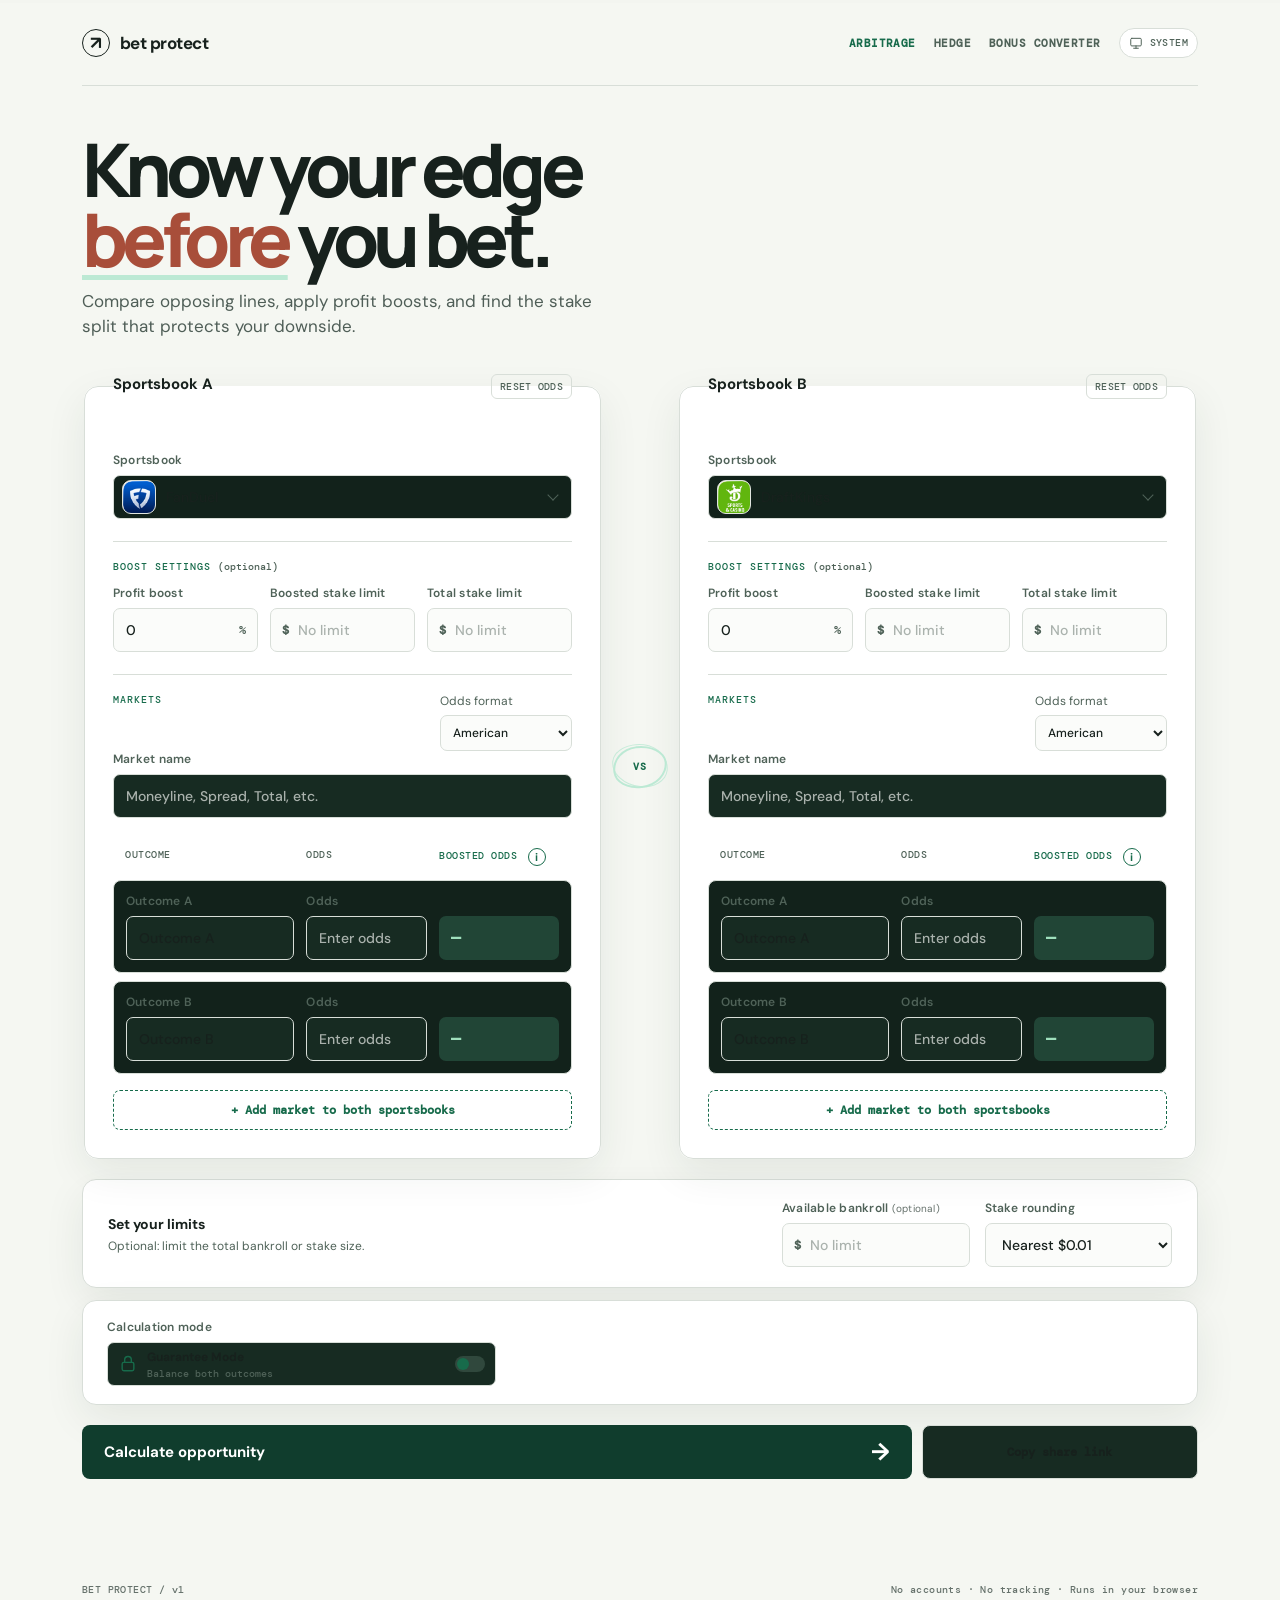
==== commit c1316dff: "updated mode toggle" ====
--- a/index.html
+++ b/index.html
@@ -11,7 +11,7 @@
   <body>
     <main class="shell">
       <header class="topbar">
-        <a class="brand" href="."><span class="brand-mark" aria-hidden="true">↗</span><span>bet protect</span></a><nav class="tool-nav" aria-label="Tools"><a class="active" href="index.html" aria-current="page">Arbitrage</a><a href="hedge.html">Hedge</a><a href="bonus.html">Bonus converter</a><button class="theme-toggle" type="button" data-theme-toggle aria-pressed="false"><span class="theme-toggle-icon" aria-hidden="true"></span><span>Dark</span></button></nav>
+        <a class="brand" href="."><span class="brand-mark" aria-hidden="true">↗</span><span>bet protect</span></a><nav class="tool-nav" aria-label="Tools"><a class="active" href="index.html" aria-current="page">Arbitrage</a><a href="hedge.html">Hedge</a><a href="bonus.html">Bonus converter</a><button class="theme-toggle" type="button" data-theme-toggle><span class="theme-toggle-icon" aria-hidden="true"></span><span>System</span></button></nav>
       </header>
 
       <section class="intro" aria-labelledby="page-title">
--- a/styles.css
+++ b/styles.css
@@ -11,7 +11,7 @@
 .topbar { height:86px; display:flex; align-items:center; justify-content:space-between; border-bottom:1px solid var(--line); }
 .brand { display:flex; align-items:center; gap:10px; color:var(--ink); text-decoration:none; font-weight:700; letter-spacing:-.03em; font-size:17px; }
 .tool-link { color:var(--green); text-decoration:none; font:500 11px 'DM Mono',monospace; }.tool-link:hover { color:var(--coral-ink); }
-.theme-toggle { display:inline-flex; align-items:center; gap:7px; padding:7px 9px; border:1px solid var(--line); border-radius:999px; background:var(--surface); color:var(--muted); cursor:pointer; font:500 10px 'DM Mono',monospace; text-transform:uppercase; letter-spacing:.04em; transition:color .18s,border-color .18s,background .18s,transform .18s; }.theme-toggle:hover,.theme-toggle:focus-visible { color:var(--green); border-color:var(--green); transform:translateY(-1px); outline:none; }.theme-toggle-icon { position:relative; display:block; width:12px; height:12px; border:1.5px solid currentColor; border-radius:50%; }.theme-toggle-icon::after { content:''; position:absolute; width:5px; height:5px; top:-3px; right:-3px; border-radius:50%; background:var(--surface); }
+.theme-toggle { display:inline-flex; align-items:center; gap:7px; padding:7px 9px; border:1px solid var(--line); border-radius:999px; background:var(--surface); color:var(--muted); cursor:pointer; font:500 10px 'DM Mono',monospace; text-transform:uppercase; letter-spacing:.04em; transition:color .18s,border-color .18s,background .18s,transform .18s; }.theme-toggle:hover,.theme-toggle:focus-visible { color:var(--green); border-color:var(--green); transform:translateY(-1px); outline:none; }.theme-toggle-icon { display:grid; place-items:center; width:14px; height:14px; flex:none; }.theme-toggle-icon svg { display:block; width:14px; height:14px; fill:none; stroke:currentColor; stroke-width:1.7; stroke-linecap:round; stroke-linejoin:round; }
 [data-theme="dark"] input,[data-theme="dark"] select { background:#12221b; color:var(--ink); }
 @media (prefers-color-scheme: dark) { :root:not([data-theme="light"]) input, :root:not([data-theme="light"]) select { background:#12221b; color:var(--ink); } }
 .brand-mark { display:grid; place-items:center; width:28px; height:28px; border:1px solid var(--ink); border-radius:50%; font-size:18px; line-height:1; }
